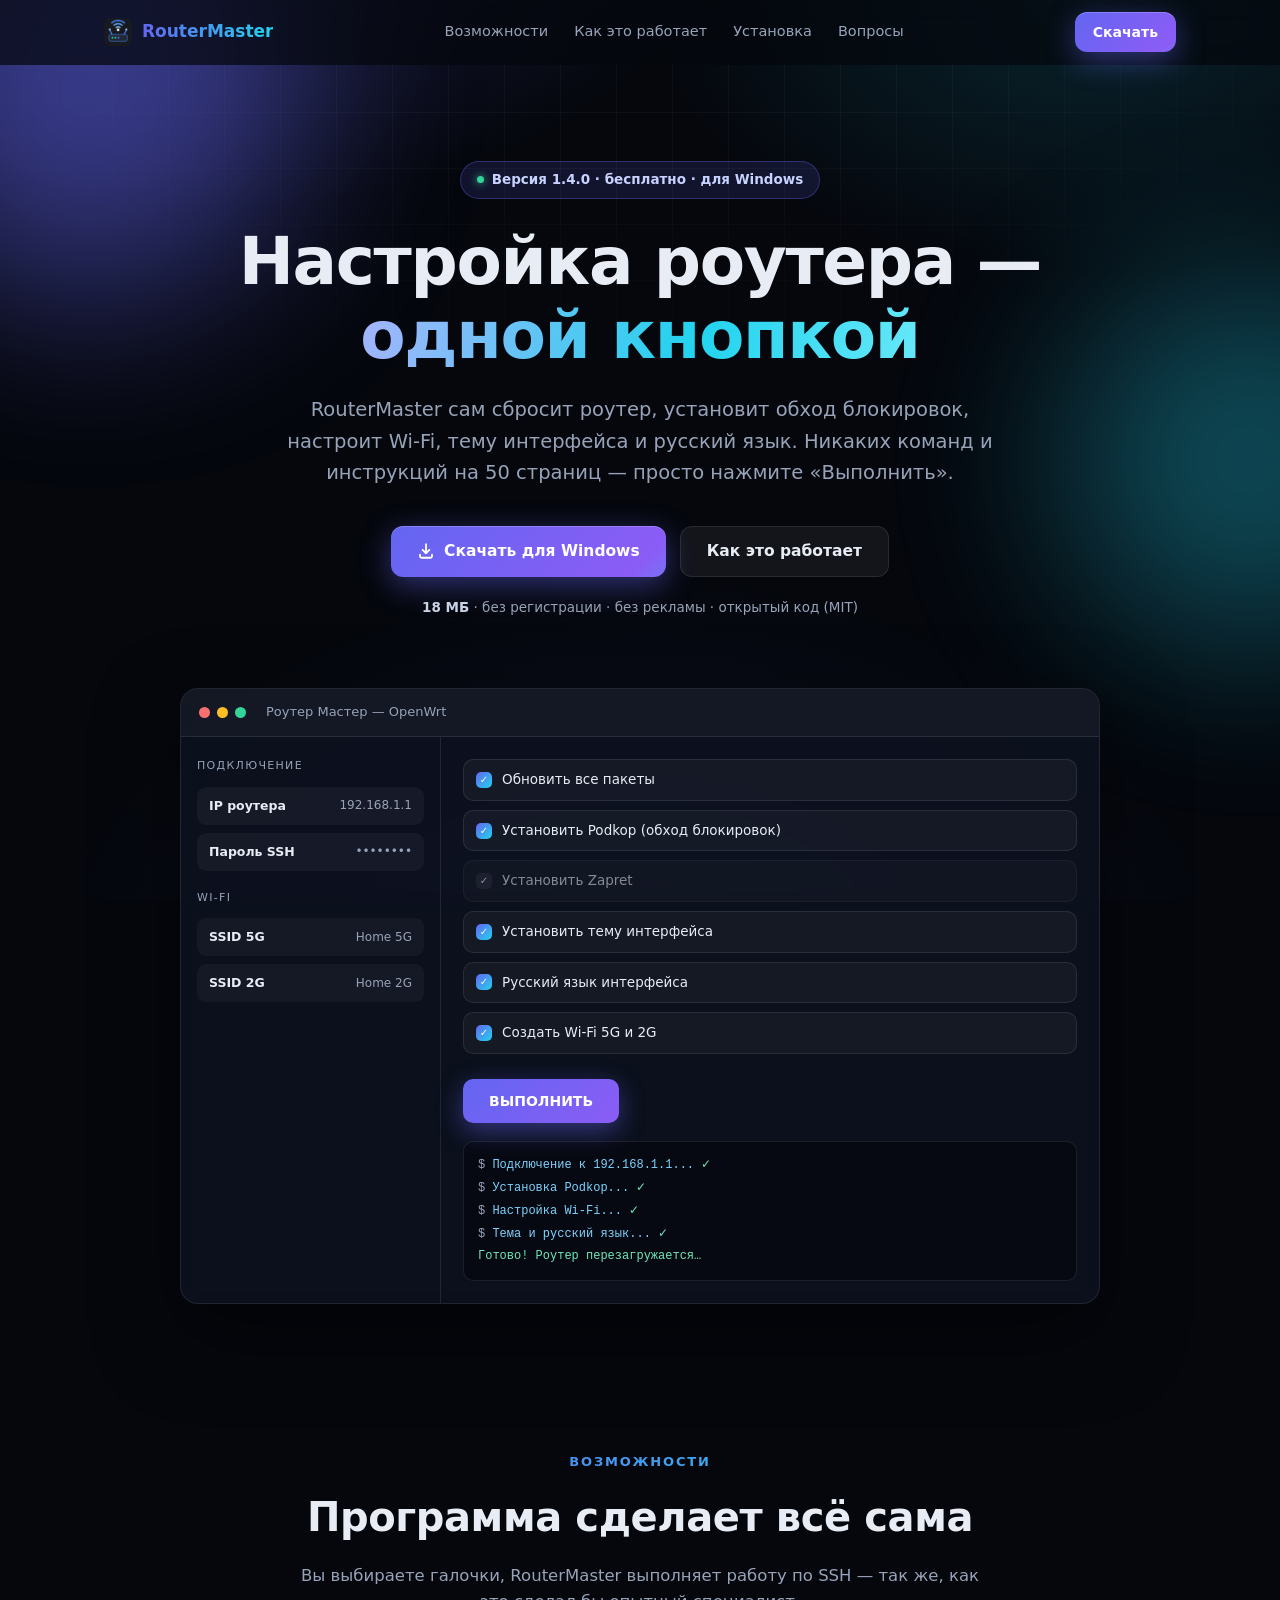
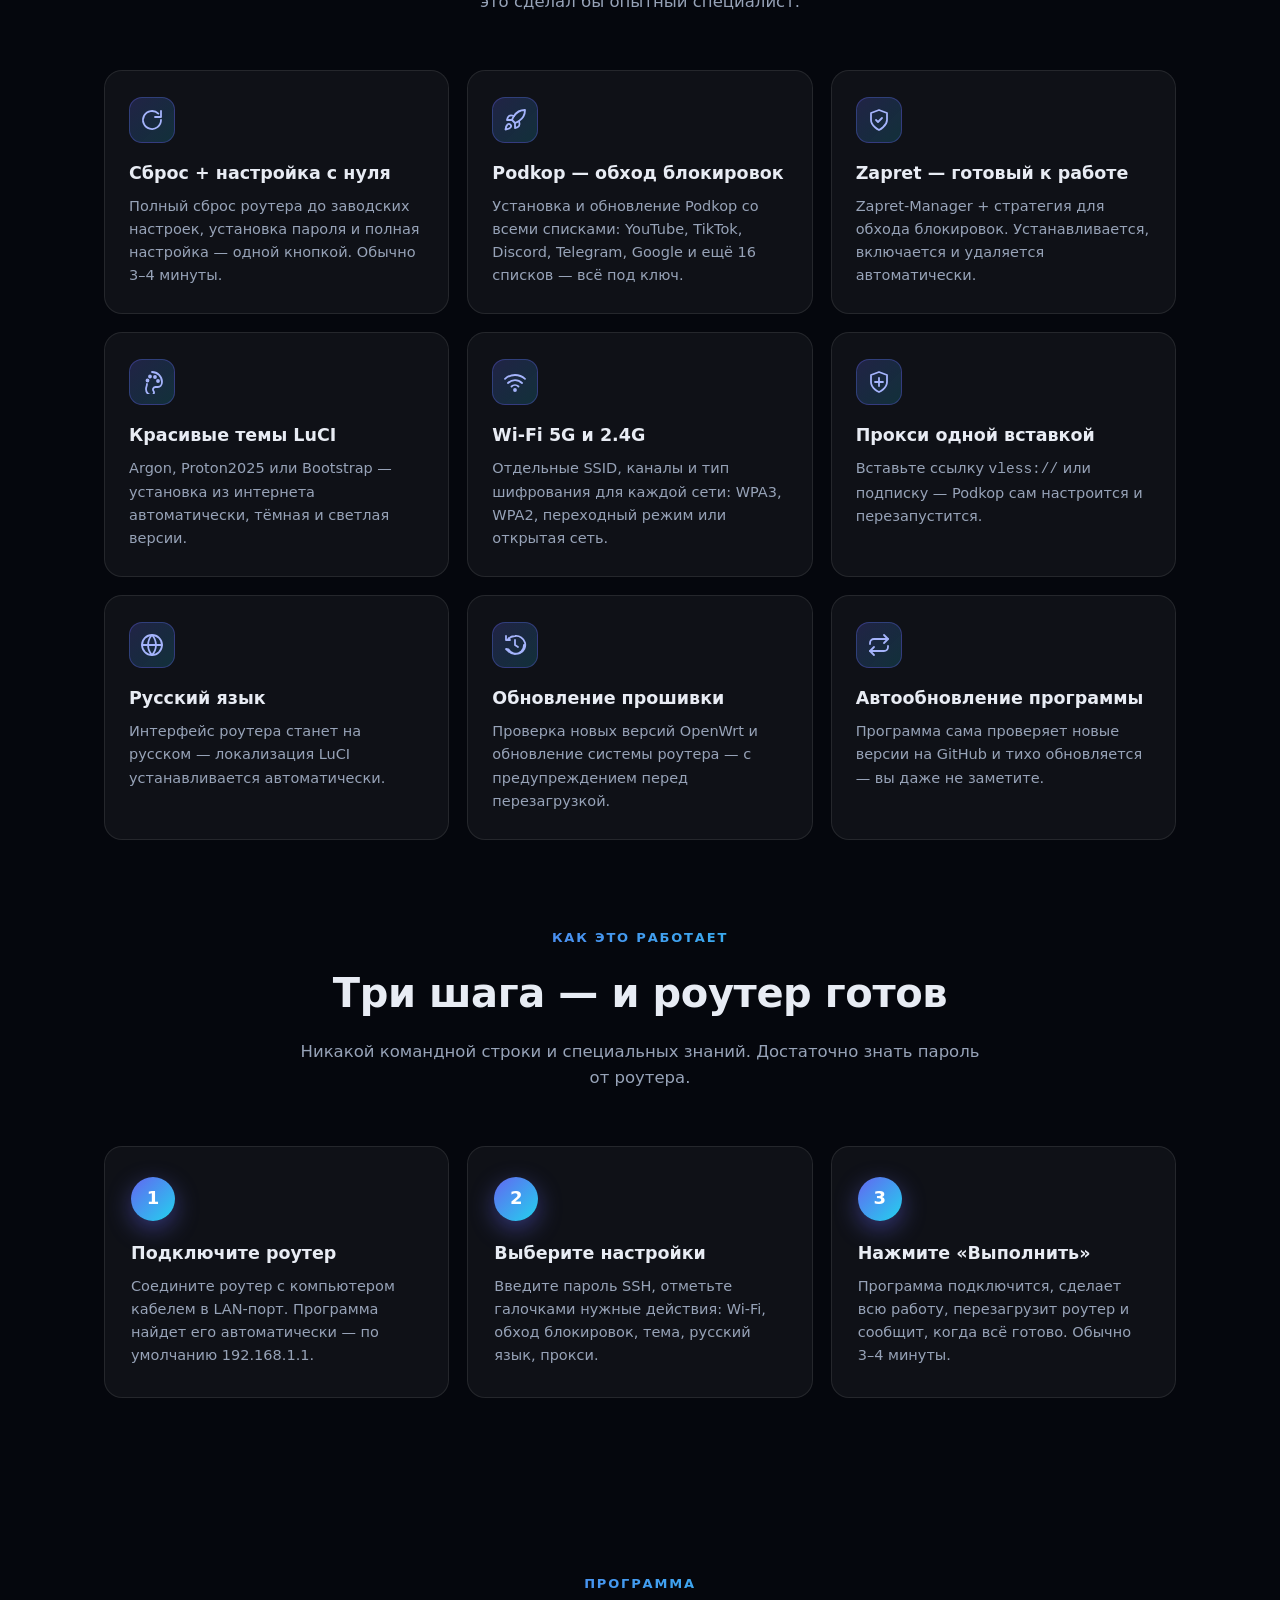
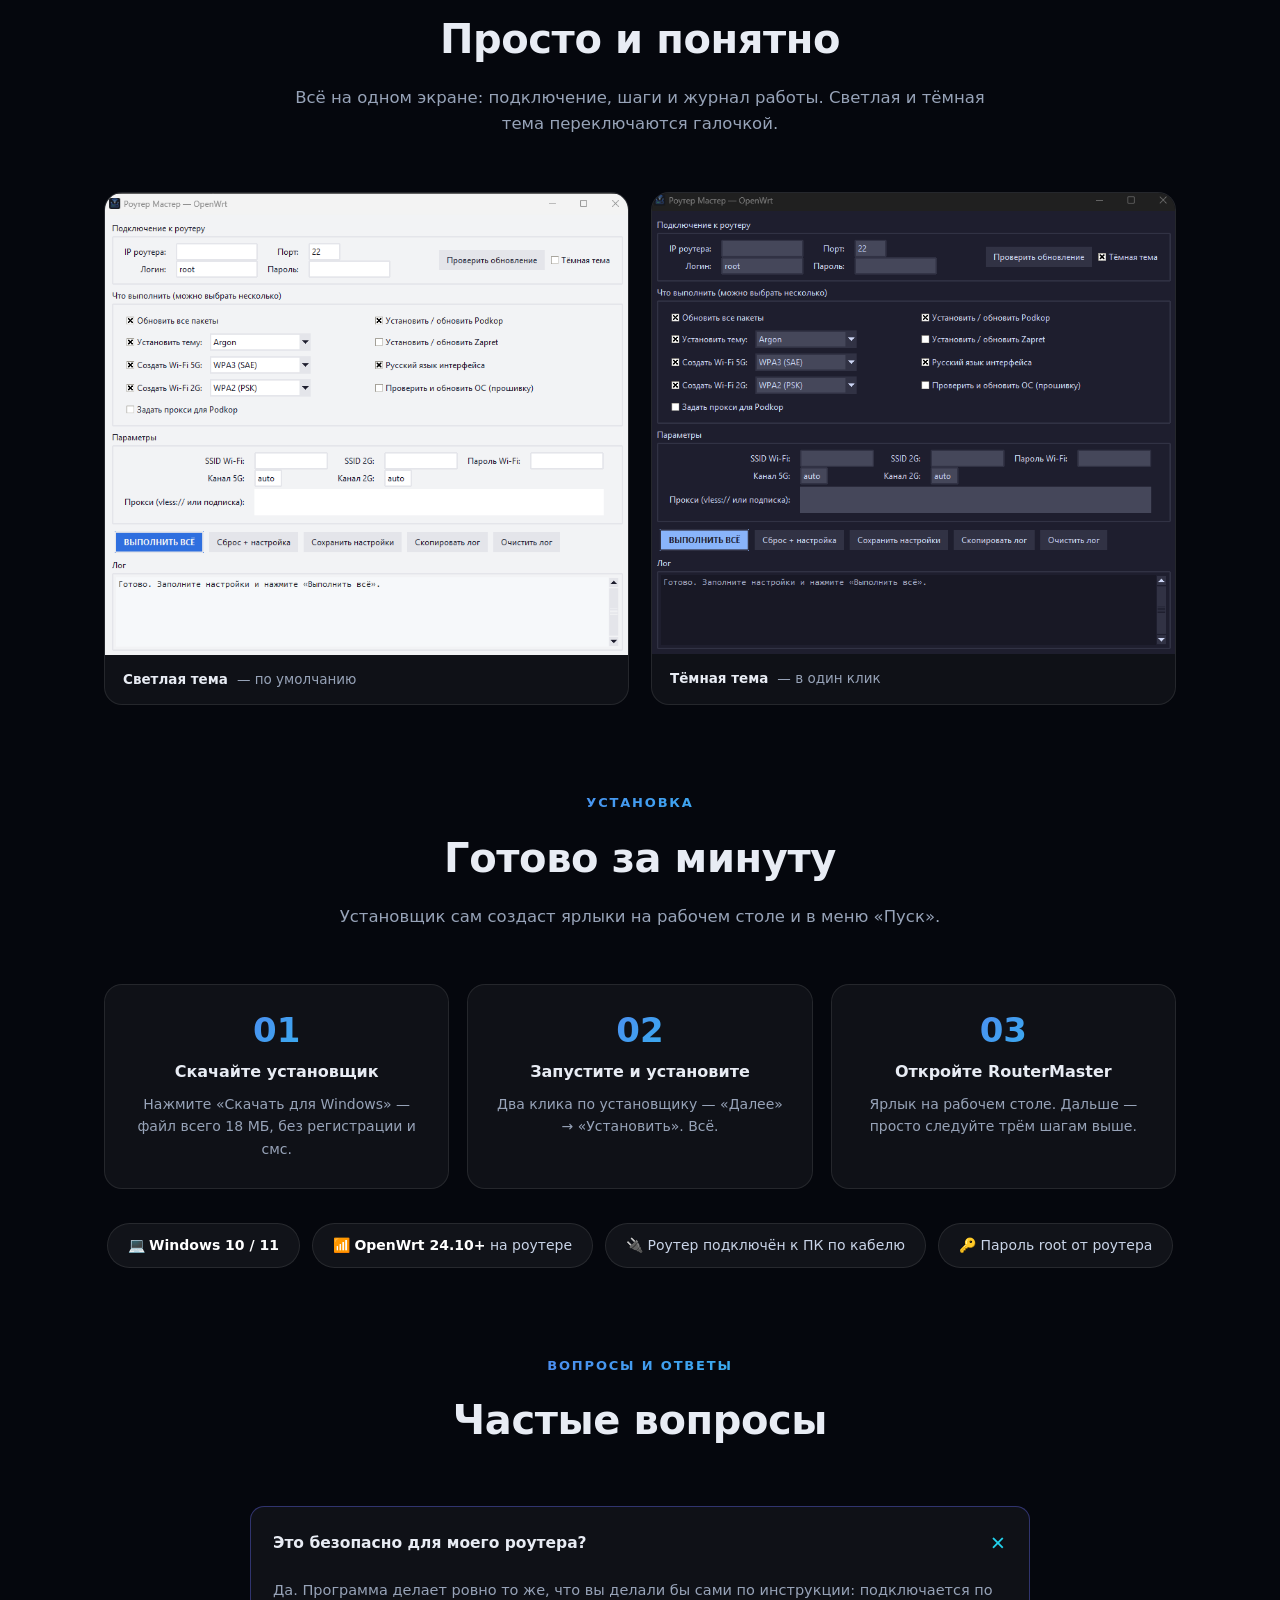
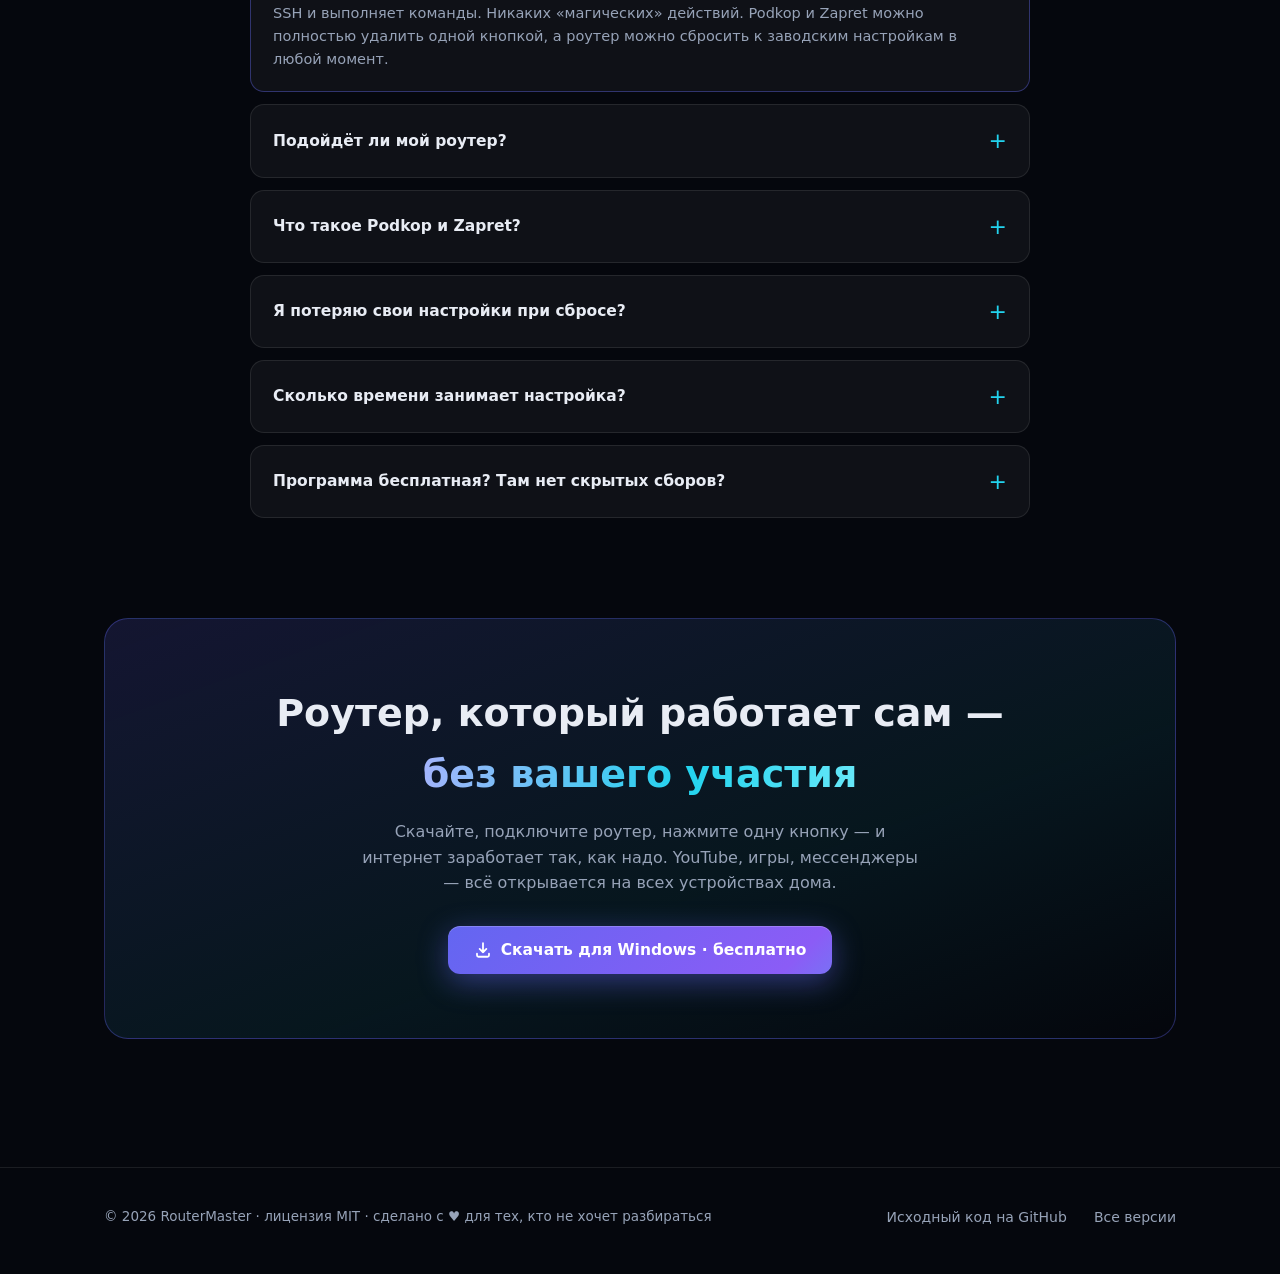
==== index.html @ abb3e429 "Сайт-лендинг для GitHub Pages (gh-pages)" ====
<!DOCTYPE html>
<html lang="ru">
<head>
<meta charset="UTF-8">
<meta name="viewport" content="width=device-width, initial-scale=1.0">
<title>RouterMaster — настройка роутера одной кнопкой</title>
<meta name="description" content="RouterMaster — бесплатная программа для Windows: сбросит роутер на OpenWrt, установит обход блокировок (Podkop, Zapret), настроит Wi-Fi, тему и русский язык. Всё за 3–4 минуты.">
<meta property="og:title" content="RouterMaster — настройка роутера одной кнопкой">
<meta property="og:description" content="Сброс, обход блокировок, Wi-Fi, тема и русский язык — всё за одну кнопку. Бесплатно для Windows.">
<meta property="og:type" content="website">
<meta property="og:url" content="https://r3g1st.github.io/RouterMaster/">
<meta property="og:image" content="https://r3g1st.github.io/RouterMaster/screenshots/light.png">
<link rel="icon" type="image/png" href="assets/icon.png">
<style>
  :root {
    --bg: #05070d;
    --bg2: #0a0f1c;
    --card: rgba(255,255,255,.045);
    --card-border: rgba(255,255,255,.09);
    --text: #e8ecf4;
    --muted: #97a3b8;
    --accent1: #6366f1;
    --accent2: #22d3ee;
    --glow: rgba(99,102,241,.45);
    --radius: 18px;
  }
  * { margin: 0; padding: 0; box-sizing: border-box; }
  html { scroll-behavior: smooth; }
  body {
    font-family: "Segoe UI", "Inter", system-ui, -apple-system, Roboto, Arial, sans-serif;
    background: var(--bg);
    color: var(--text);
    line-height: 1.6;
    overflow-x: hidden;
  }
  ::selection { background: rgba(99,102,241,.4); }

  /* ── фон ── */
  .bg-fx {
    position: fixed; inset: 0; z-index: -2;
    background:
      radial-gradient(900px 500px at 15% -10%, rgba(99,102,241,.22), transparent 60%),
      radial-gradient(800px 500px at 85% 0%, rgba(34,211,238,.14), transparent 55%),
      radial-gradient(1000px 700px at 50% 110%, rgba(99,102,241,.12), transparent 60%),
      var(--bg);
  }
  .bg-grid {
    position: fixed; inset: 0; z-index: -1; pointer-events: none;
    background-image: linear-gradient(rgba(255,255,255,.035) 1px, transparent 1px),
                      linear-gradient(90deg, rgba(255,255,255,.035) 1px, transparent 1px);
    background-size: 56px 56px;
    mask-image: radial-gradient(ellipse 80% 60% at 50% 0%, black 30%, transparent 75%);
    -webkit-mask-image: radial-gradient(ellipse 80% 60% at 50% 0%, black 30%, transparent 75%);
  }
  .blob {
    position: fixed; z-index: -1; border-radius: 50%; filter: blur(90px); opacity: .5;
    animation: drift 18s ease-in-out infinite alternate;
  }
  .blob-1 { width: 420px; height: 420px; background: var(--accent1); top: -120px; left: -120px; }
  .blob-2 { width: 380px; height: 380px; background: var(--accent2); top: 30%; right: -160px; animation-delay: -6s; opacity: .32; }
  @keyframes drift {
    from { transform: translate(0,0) scale(1); }
    to   { transform: translate(40px, 50px) scale(1.12); }
  }

  .wrap { max-width: 1120px; margin: 0 auto; padding: 0 24px; }

  /* ── шапка ── */
  header {
    position: sticky; top: 0; z-index: 50;
    backdrop-filter: blur(14px);
    background: rgba(5,7,13,.72);
    border-bottom: 1px solid transparent;
    transition: border-color .3s;
  }
  header.scrolled { border-color: var(--card-border); }
  .nav { display: flex; align-items: center; justify-content: space-between; height: 64px; }
  .brand { display: flex; align-items: center; gap: 10px; font-weight: 700; font-size: 17px; }
  .brand img { width: 28px; height: 28px; border-radius: 7px; }
  .brand span { background: linear-gradient(90deg, var(--accent1), var(--accent2));
    -webkit-background-clip: text; background-clip: text; color: transparent; }
  .nav-links { display: flex; gap: 26px; align-items: center; }
  .nav-links a { color: var(--muted); text-decoration: none; font-size: 14.5px; transition: color .2s; }
  .nav-links a:hover { color: var(--text); }
  .btn {
    display: inline-flex; align-items: center; justify-content: center; gap: 9px;
    padding: 12px 26px; border-radius: 12px; font-size: 15.5px; font-weight: 600;
    text-decoration: none; cursor: pointer; border: none; transition: transform .15s, box-shadow .2s, background .2s;
  }
  .btn-primary {
    color: #fff;
    background: linear-gradient(135deg, var(--accent1), #8b5cf6 55%, var(--accent2));
    background-size: 160% 160%;
    animation: grad 6s ease infinite;
    box-shadow: 0 8px 30px var(--glow), inset 0 1px 0 rgba(255,255,255,.2);
  }
  @keyframes grad { 0%,100% { background-position: 0% 50%; } 50% { background-position: 100% 50%; } }
  .btn-primary:hover { transform: translateY(-2px); box-shadow: 0 14px 40px var(--glow); }
  .btn-ghost {
    color: var(--text); background: rgba(255,255,255,.06);
    border: 1px solid var(--card-border);
  }
  .btn-ghost:hover { background: rgba(255,255,255,.1); transform: translateY(-2px); }
  .btn-sm { padding: 9px 18px; font-size: 14px; }

  /* ── hero ── */
  .hero { text-align: center; padding: 96px 0 60px; position: relative; }
  .badge {
    display: inline-flex; align-items: center; gap: 8px;
    padding: 7px 16px; border-radius: 999px; font-size: 13.5px; font-weight: 600;
    color: #c7d2fe; background: rgba(99,102,241,.14);
    border: 1px solid rgba(99,102,241,.35); margin-bottom: 26px;
  }
  .badge .dot { width: 7px; height: 7px; border-radius: 50%; background: #34d399;
    box-shadow: 0 0 8px #34d399; animation: pulse 2s infinite; }
  @keyframes pulse { 0%,100% { opacity: 1; } 50% { opacity: .45; } }
  .hero h1 {
    font-size: clamp(38px, 6.4vw, 66px); line-height: 1.12; font-weight: 800;
    letter-spacing: -.02em; max-width: 900px; margin: 0 auto 22px;
  }
  .grad-text {
    background: linear-gradient(100deg, #a5b4fc, var(--accent2) 60%, #67e8f9);
    -webkit-background-clip: text; background-clip: text; color: transparent;
  }
  .hero p.sub { font-size: clamp(16px, 2.2vw, 19.5px); color: var(--muted); max-width: 720px; margin: 0 auto 38px; }
  .hero-btns { display: flex; gap: 14px; justify-content: center; flex-wrap: wrap; }
  .hero-note { margin-top: 20px; font-size: 13.5px; color: var(--muted); }
  .hero-note b { color: #c9d4e8; font-weight: 600; }
  .hero-mock {
    margin: 70px auto 0; max-width: 920px; position: relative;
  }
  .window {
    border: 1px solid var(--card-border); border-radius: var(--radius);
    background: rgba(13,18,32,.85); backdrop-filter: blur(8px);
    box-shadow: 0 30px 80px rgba(0,0,0,.5);
    overflow: hidden; text-align: left;
  }
  .win-bar { display: flex; align-items: center; gap: 8px; padding: 13px 18px;
    border-bottom: 1px solid var(--card-border); background: rgba(255,255,255,.03); }
  .win-bar .dots { display: flex; gap: 7px; }
  .win-bar .dots i { width: 11px; height: 11px; border-radius: 50%; display: block; }
  .win-bar .dots i:nth-child(1) { background: #f87171; }
  .win-bar .dots i:nth-child(2) { background: #fbbf24; }
  .win-bar .dots i:nth-child(3) { background: #34d399; }
  .win-bar .title { margin-left: 12px; font-size: 13px; color: var(--muted); }
  .win-body { display: grid; grid-template-columns: 260px 1fr; min-height: 330px; }
  .win-side { padding: 20px 16px; border-right: 1px solid var(--card-border); font-size: 13px; }
  .win-side .s-title { font-size: 11px; text-transform: uppercase; letter-spacing: .12em; color: var(--muted); margin-bottom: 12px; }
  .win-side .row { display: flex; justify-content: space-between; align-items: center; padding: 9px 12px;
    border-radius: 9px; background: rgba(255,255,255,.04); margin-bottom: 8px; }
  .win-side .row b { font-weight: 600; font-size: 12.5px; }
  .win-side .row span { color: var(--muted); font-size: 12px; }
  .win-main { padding: 22px; }
  .w-check { display: flex; align-items: center; gap: 10px; padding: 9px 12px; border-radius: 10px;
    background: rgba(255,255,255,.04); border: 1px solid var(--card-border); margin-bottom: 9px; font-size: 13.5px; }
  .w-check i { width: 16px; height: 16px; border-radius: 5px; flex-shrink: 0;
    background: linear-gradient(135deg, var(--accent1), var(--accent2));
    display: inline-flex; align-items: center; justify-content: center; color: #fff; font-size: 10px; font-style: normal; }
  .w-check.off i { background: rgba(255,255,255,.1); }
  .w-check.off { opacity: .55; }
  .w-btn { margin-top: 16px; display: inline-flex; padding: 11px 26px; border-radius: 10px; font-weight: 700; font-size: 14px;
    color: #fff; background: linear-gradient(135deg, var(--accent1), #8b5cf6); box-shadow: 0 8px 26px var(--glow); }
  .w-log { margin-top: 18px; background: rgba(0,0,0,.35); border: 1px solid var(--card-border);
    border-radius: 10px; padding: 12px 14px; font-family: Consolas, monospace; font-size: 12px; color: #7dd3fc; line-height: 1.9; }
  .w-log .ok { color: #6ee7b7; }
  .w-log .dim { color: var(--muted); }

  /* ── секции ── */
  section { padding: 88px 0; }
  .sec-head { text-align: center; max-width: 700px; margin: 0 auto 54px; }
  .sec-tag { font-size: 13px; font-weight: 700; letter-spacing: .14em; text-transform: uppercase;
    background: linear-gradient(90deg, var(--accent1), var(--accent2));
    -webkit-background-clip: text; background-clip: text; color: transparent; margin-bottom: 12px; }
  .sec-head h2 { font-size: clamp(27px, 4vw, 40px); font-weight: 800; letter-spacing: -.01em; margin-bottom: 14px; }
  .sec-head p { color: var(--muted); font-size: 16.5px; }

  /* фичи */
  .grid { display: grid; grid-template-columns: repeat(auto-fit, minmax(300px, 1fr)); gap: 18px; }
  .card {
    background: var(--card); border: 1px solid var(--card-border); border-radius: var(--radius);
    padding: 26px 24px; transition: transform .2s, border-color .2s, background .2s;
    position: relative; overflow: hidden;
  }
  .card::before {
    content: ""; position: absolute; inset: 0 0 auto 0; height: 2px; opacity: 0; transition: opacity .25s;
    background: linear-gradient(90deg, var(--accent1), var(--accent2));
  }
  .card:hover { transform: translateY(-4px); border-color: rgba(99,102,241,.4); background: rgba(255,255,255,.06); }
  .card:hover::before { opacity: 1; }
  .card .ico {
    width: 46px; height: 46px; border-radius: 13px; display: flex; align-items: center; justify-content: center;
    background: linear-gradient(135deg, rgba(99,102,241,.22), rgba(34,211,238,.16));
    border: 1px solid rgba(99,102,241,.35); margin-bottom: 16px; color: #a5b4fc;
  }
  .card .ico svg { width: 24px; height: 24px; }
  .card h3 { font-size: 17.5px; margin-bottom: 8px; }
  .card p { color: var(--muted); font-size: 14.5px; }

  /* шаги */
  .steps { display: grid; grid-template-columns: repeat(auto-fit, minmax(280px, 1fr)); gap: 18px; counter-reset: step; }
  .step { background: var(--card); border: 1px solid var(--card-border); border-radius: var(--radius);
    padding: 30px 26px; position: relative; transition: transform .2s, border-color .2s; }
  .step:hover { transform: translateY(-4px); border-color: rgba(34,211,238,.35); }
  .step .num {
    width: 44px; height: 44px; border-radius: 50%; display: flex; align-items: center; justify-content: center;
    font-weight: 800; font-size: 18px; color: #fff; margin-bottom: 18px;
    background: linear-gradient(135deg, var(--accent1), var(--accent2)); box-shadow: 0 8px 24px var(--glow);
  }
  .step h3 { font-size: 17.5px; margin-bottom: 8px; }
  .step p { color: var(--muted); font-size: 14.5px; }

  /* скриншоты */
  .shots { display: grid; grid-template-columns: 1fr 1fr; gap: 22px; }
  .shot { border: 1px solid var(--card-border); border-radius: var(--radius); overflow: hidden;
    background: var(--card); transition: transform .25s, border-color .25s; }
  .shot:hover { transform: translateY(-4px); border-color: rgba(99,102,241,.4); }
  .shot img { width: 100%; display: block; }
  .shot .cap { padding: 14px 18px; font-size: 13.5px; color: var(--muted); display: flex; align-items: center; gap: 9px; }
  .shot .cap b { color: var(--text); font-weight: 600; }

  /* установка */
  .install { display: grid; grid-template-columns: repeat(auto-fit, minmax(260px, 1fr)); gap: 18px; }
  .inst-card { background: var(--card); border: 1px solid var(--card-border); border-radius: var(--radius); padding: 28px 24px; text-align: center; }
  .inst-card .n { font-size: 34px; font-weight: 800;
    background: linear-gradient(135deg, var(--accent1), var(--accent2));
    -webkit-background-clip: text; background-clip: text; color: transparent; line-height: 1; }
  .inst-card h3 { font-size: 16px; margin: 12px 0 8px; }
  .inst-card p { color: var(--muted); font-size: 14px; }

  .req { display: flex; flex-wrap: wrap; gap: 12px; justify-content: center; margin-top: 34px; }
  .req .pill { padding: 10px 20px; border-radius: 999px; background: rgba(255,255,255,.05);
    border: 1px solid var(--card-border); font-size: 14px; color: #c9d4e8; }
  .req .pill b { color: #fff; }

  /* FAQ */
  .faq { max-width: 780px; margin: 0 auto; }
  details { background: var(--card); border: 1px solid var(--card-border); border-radius: 14px;
    margin-bottom: 12px; overflow: hidden; transition: border-color .2s; }
  details[open] { border-color: rgba(99,102,241,.4); }
  summary { padding: 18px 22px; font-size: 15.5px; font-weight: 600; cursor: pointer; list-style: none;
    display: flex; justify-content: space-between; align-items: center; gap: 14px; user-select: none; }
  summary::-webkit-details-marker { display: none; }
  summary::after { content: "+"; font-size: 22px; font-weight: 400; color: var(--accent2); transition: transform .2s; }
  details[open] summary::after { transform: rotate(45deg); }
  details .a { padding: 0 22px 20px; color: var(--muted); font-size: 14.5px; }

  /* финальный CTA */
  .cta { text-align: center; border: 1px solid rgba(99,102,241,.35); border-radius: 24px;
    background: linear-gradient(160deg, rgba(99,102,241,.16), rgba(34,211,238,.08) 60%, transparent);
    padding: 64px 28px; }
  .cta h2 { font-size: clamp(26px, 4vw, 38px); font-weight: 800; margin-bottom: 14px; }
  .cta p { color: var(--muted); max-width: 560px; margin: 0 auto 30px; }

  footer { border-top: 1px solid var(--card-border); padding: 36px 0 44px; margin-top: 40px; }
  .foot { display: flex; justify-content: space-between; align-items: center; gap: 18px; flex-wrap: wrap; }
  .foot .links a { color: var(--muted); text-decoration: none; font-size: 14px; margin-left: 22px; }
  .foot .links a:hover { color: var(--text); }
  .foot .copy { color: var(--muted); font-size: 13.5px; }

  /* анимация появления */
  .reveal { opacity: 0; transform: translateY(26px); transition: opacity .7s ease, transform .7s ease; }
  .reveal.visible { opacity: 1; transform: none; }

  @media (max-width: 860px) {
    .nav-links { display: none; }
    .win-body { grid-template-columns: 1fr; }
    .win-side { display: none; }
    .shots { grid-template-columns: 1fr; }
    .hero { padding: 64px 0 40px; }
    section { padding: 64px 0; }
  }
</style>
</head>
<body>
<div class="bg-fx"></div>
<div class="bg-grid"></div>
<div class="blob blob-1"></div>
<div class="blob blob-2"></div>

<header id="header">
  <div class="wrap nav">
    <div class="brand"><img src="assets/icon.png" alt="RouterMaster"><span>RouterMaster</span></div>
    <nav class="nav-links">
      <a href="#features">Возможности</a>
      <a href="#how">Как это работает</a>
      <a href="#install">Установка</a>
      <a href="#faq">Вопросы</a>
    </nav>
    <a class="btn btn-primary btn-sm" href="https://github.com/R3G1ST/RouterMaster/releases/download/v1.4.0/RouterMaster-Setup.exe">Скачать</a>
  </div>
</header>

<section class="hero">
  <div class="wrap">
    <div class="badge"><span class="dot"></span> Версия 1.4.0 · бесплатно · для Windows</div>
    <h1>Настройка роутера — <span class="grad-text">одной кнопкой</span></h1>
    <p class="sub">RouterMaster сам сбросит роутер, установит обход блокировок, настроит Wi-Fi, тему интерфейса и русский язык. Никаких команд и инструкций на 50 страниц — просто нажмите «Выполнить».</p>
    <div class="hero-btns">
      <a class="btn btn-primary" href="https://github.com/R3G1ST/RouterMaster/releases/download/v1.4.0/RouterMaster-Setup.exe">
        <svg width="18" height="18" viewBox="0 0 24 24" fill="none" stroke="currentColor" stroke-width="2.4" stroke-linecap="round" stroke-linejoin="round"><path d="M12 3v12m0 0l-4.5-4.5M12 15l4.5-4.5"/><path d="M4 17v2a2 2 0 002 2h12a2 2 0 002-2v-2"/></svg>
        Скачать для Windows
      </a>
      <a class="btn btn-ghost" href="#how">Как это работает</a>
    </div>
    <div class="hero-note"><b>18 МБ</b> · без регистрации · без рекламы · открытый код (MIT)</div>

    <div class="hero-mock reveal">
      <div class="window">
        <div class="win-bar">
          <div class="dots"><i></i><i></i><i></i></div>
          <span class="title">Роутер Мастер — OpenWrt</span>
        </div>
        <div class="win-body">
          <div class="win-side">
            <div class="s-title">Подключение</div>
            <div class="row"><b>IP роутера</b><span>192.168.1.1</span></div>
            <div class="row"><b>Пароль SSH</b><span>••••••••</span></div>
            <div class="s-title" style="margin-top:18px">Wi-Fi</div>
            <div class="row"><b>SSID 5G</b><span>Home 5G</span></div>
            <div class="row"><b>SSID 2G</b><span>Home 2G</span></div>
          </div>
          <div class="win-main">
            <div class="w-check"><i>✓</i> Обновить все пакеты</div>
            <div class="w-check"><i>✓</i> Установить Podkop (обход блокировок)</div>
            <div class="w-check off"><i>✓</i> Установить Zapret</div>
            <div class="w-check"><i>✓</i> Установить тему интерфейса</div>
            <div class="w-check"><i>✓</i> Русский язык интерфейса</div>
            <div class="w-check"><i>✓</i> Создать Wi-Fi 5G и 2G</div>
            <div class="w-btn">ВЫПОЛНИТЬ</div>
            <div class="w-log">
              <span class="dim">$</span> Подключение к 192.168.1.1... <span class="ok">✓</span><br>
              <span class="dim">$</span> Установка Podkop... <span class="ok">✓</span><br>
              <span class="dim">$</span> Настройка Wi-Fi... <span class="ok">✓</span><br>
              <span class="dim">$</span> Тема и русский язык... <span class="ok">✓</span><br>
              <span class="ok">Готово! Роутер перезагружается…</span>
            </div>
          </div>
        </div>
      </div>
    </div>
  </div>
</section>

<section id="features">
  <div class="wrap">
    <div class="sec-head reveal">
      <div class="sec-tag">Возможности</div>
      <h2>Программа сделает всё сама</h2>
      <p>Вы выбираете галочки, RouterMaster выполняет работу по SSH — так же, как это сделал бы опытный специалист.</p>
    </div>
    <div class="grid">
      <div class="card reveal">
        <div class="ico"><svg viewBox="0 0 24 24" fill="none" stroke="currentColor" stroke-width="1.8" stroke-linecap="round" stroke-linejoin="round"><path d="M21 12a9 9 0 11-2.64-6.36"/><path d="M21 3v6h-6"/></svg></div>
        <h3>Сброс + настройка с нуля</h3>
        <p>Полный сброс роутера до заводских настроек, установка пароля и полная настройка — одной кнопкой. Обычно 3–4 минуты.</p>
      </div>
      <div class="card reveal">
        <div class="ico"><svg viewBox="0 0 24 24" fill="none" stroke="currentColor" stroke-width="1.8" stroke-linecap="round" stroke-linejoin="round"><path d="M4.5 16.5c-1.5 1.26-2 5-2 5s3.74-.5 5-2c.71-.84.7-2.13-.09-2.91a2.18 2.18 0 00-2.91-.09z"/><path d="M12 15l-3-3a22 22 0 012-3.95A12.88 12.88 0 0122 2c0 2.72-.78 7.5-6 11a22.35 22.35 0 01-4 2z"/><path d="M9 12H4s.55-3.03 2-4c1.62-1.08 5 0 5 0"/><path d="M12 15v5s3.03-.55 4-2c1.08-1.62 0-5 0-5"/></svg></div>
        <h3>Podkop — обход блокировок</h3>
        <p>Установка и обновление Podkop со всеми списками: YouTube, TikTok, Discord, Telegram, Google и ещё 16 списков — всё под ключ.</p>
      </div>
      <div class="card reveal">
        <div class="ico"><svg viewBox="0 0 24 24" fill="none" stroke="currentColor" stroke-width="1.8" stroke-linecap="round" stroke-linejoin="round"><path d="M12 22s8-4 8-10V5l-8-3-8 3v7c0 6 8 10 8 10z"/><path d="M9 12l2 2 4-4"/></svg></div>
        <h3>Zapret — готовый к работе</h3>
        <p>Zapret-Manager + стратегия для обхода блокировок. Устанавливается, включается и удаляется автоматически.</p>
      </div>
      <div class="card reveal">
        <div class="ico"><svg viewBox="0 0 24 24" fill="none" stroke="currentColor" stroke-width="1.8" stroke-linecap="round" stroke-linejoin="round"><path d="M12 2a10 10 0 0110 10c0 3-2 5-4 5h-2.5a2.5 2.5 0 00-2 4 2.5 2.5 0 01-2 4c-3.5 0-5.5-3-5.5-6 0-2 1-3 1-5"/><circle cx="7.5" cy="10.5" r="1"/><circle cx="10" cy="6.5" r="1"/><circle cx="15" cy="7" r="1"/><circle cx="18" cy="11" r="1"/></svg></div>
        <h3>Красивые темы LuCI</h3>
        <p>Argon, Proton2025 или Bootstrap — установка из интернета автоматически, тёмная и светлая версии.</p>
      </div>
      <div class="card reveal">
        <div class="ico"><svg viewBox="0 0 24 24" fill="none" stroke="currentColor" stroke-width="1.8" stroke-linecap="round" stroke-linejoin="round"><path d="M5 13a10 10 0 0114 0"/><path d="M8.5 16.5a5 5 0 017 0"/><path d="M2 8.82a15 15 0 0120 0"/><circle cx="12" cy="20" r="1"/></svg></div>
        <h3>Wi-Fi 5G и 2.4G</h3>
        <p>Отдельные SSID, каналы и тип шифрования для каждой сети: WPA3, WPA2, переходный режим или открытая сеть.</p>
      </div>
      <div class="card reveal">
        <div class="ico"><svg viewBox="0 0 24 24" fill="none" stroke="currentColor" stroke-width="1.8" stroke-linecap="round" stroke-linejoin="round"><path d="M12 22s8-3.5 8-10V5l-8-3-8 3v7c0 6.5 8 10 8 10z"/><path d="M12 8v8"/><path d="M8 12h8"/></svg></div>
        <h3>Прокси одной вставкой</h3>
        <p>Вставьте ссылку <code>vless://</code> или подписку — Podkop сам настроится и перезапустится.</p>
      </div>
      <div class="card reveal">
        <div class="ico"><svg viewBox="0 0 24 24" fill="none" stroke="currentColor" stroke-width="1.8" stroke-linecap="round" stroke-linejoin="round"><circle cx="12" cy="12" r="10"/><path d="M2 12h20"/><path d="M12 2a15.3 15.3 0 014 10 15.3 15.3 0 01-4 10 15.3 15.3 0 01-4-10 15.3 15.3 0 014-10z"/></svg></div>
        <h3>Русский язык</h3>
        <p>Интерфейс роутера станет на русском — локализация LuCI устанавливается автоматически.</p>
      </div>
      <div class="card reveal">
        <div class="ico"><svg viewBox="0 0 24 24" fill="none" stroke="currentColor" stroke-width="1.8" stroke-linecap="round" stroke-linejoin="round"><path d="M21 12a9 9 0 01-9 9c-2.6 0-5-1.1-6.7-2.9L3 16l2.5.5A9 9 0 1012 3a9 9 0 00-6.7 2.9"/><path d="M3 3v4h4"/><path d="M12 7v5l3 2"/></svg></div>
        <h3>Обновление прошивки</h3>
        <p>Проверка новых версий OpenWrt и обновление системы роутера — с предупреждением перед перезагрузкой.</p>
      </div>
      <div class="card reveal">
        <div class="ico"><svg viewBox="0 0 24 24" fill="none" stroke="currentColor" stroke-width="1.8" stroke-linecap="round" stroke-linejoin="round"><path d="M17 2l4 4-4 4"/><path d="M3 11v-1a4 4 0 014-4h14"/><path d="M7 22l-4-4 4-4"/><path d="M21 13v1a4 4 0 01-4 4H3"/></svg></div>
        <h3>Автообновление программы</h3>
        <p>Программа сама проверяет новые версии на GitHub и тихо обновляется — вы даже не заметите.</p>
      </div>
    </div>
  </div>
</section>

<section id="how" style="padding-top:0">
  <div class="wrap">
    <div class="sec-head reveal">
      <div class="sec-tag">Как это работает</div>
      <h2>Три шага — и роутер готов</h2>
      <p>Никакой командной строки и специальных знаний. Достаточно знать пароль от роутера.</p>
    </div>
    <div class="steps">
      <div class="step reveal">
        <div class="num">1</div>
        <h3>Подключите роутер</h3>
        <p>Соедините роутер с компьютером кабелем в LAN-порт. Программа найдет его автоматически — по умолчанию 192.168.1.1.</p>
      </div>
      <div class="step reveal">
        <div class="num">2</div>
        <h3>Выберите настройки</h3>
        <p>Введите пароль SSH, отметьте галочками нужные действия: Wi-Fi, обход блокировок, тема, русский язык, прокси.</p>
      </div>
      <div class="step reveal">
        <div class="num">3</div>
        <h3>Нажмите «Выполнить»</h3>
        <p>Программа подключится, сделает всю работу, перезагрузит роутер и сообщит, когда всё готово. Обычно 3–4 минуты.</p>
      </div>
    </div>
  </div>
</section>

<section id="screens">
  <div class="wrap">
    <div class="sec-head reveal">
      <div class="sec-tag">Программа</div>
      <h2>Просто и понятно</h2>
      <p>Всё на одном экране: подключение, шаги и журнал работы. Светлая и тёмная тема переключаются галочкой.</p>
    </div>
    <div class="shots">
      <div class="shot reveal">
        <img src="screenshots/light.png" alt="RouterMaster — светлая тема">
        <div class="cap"><b>Светлая тема</b> — по умолчанию</div>
      </div>
      <div class="shot reveal">
        <img src="screenshots/dark.png" alt="RouterMaster — тёмная тема">
        <div class="cap"><b>Тёмная тема</b> — в один клик</div>
      </div>
    </div>
  </div>
</section>

<section id="install" style="padding-top:0">
  <div class="wrap">
    <div class="sec-head reveal">
      <div class="sec-tag">Установка</div>
      <h2>Готово за минуту</h2>
      <p>Установщик сам создаст ярлыки на рабочем столе и в меню «Пуск».</p>
    </div>
    <div class="install">
      <div class="inst-card reveal">
        <div class="n">01</div>
        <h3>Скачайте установщик</h3>
        <p>Нажмите «Скачать для Windows» — файл всего 18 МБ, без регистрации и смс.</p>
      </div>
      <div class="inst-card reveal">
        <div class="n">02</div>
        <h3>Запустите и установите</h3>
        <p>Два клика по установщику — «Далее» → «Установить». Всё.</p>
      </div>
      <div class="inst-card reveal">
        <div class="n">03</div>
        <h3>Откройте RouterMaster</h3>
        <p>Ярлык на рабочем столе. Дальше — просто следуйте трём шагам выше.</p>
      </div>
    </div>
    <div class="req reveal">
      <span class="pill">💻 <b>Windows 10 / 11</b></span>
      <span class="pill">📶 <b>OpenWrt 24.10+</b> на роутере</span>
      <span class="pill">🔌 Роутер подключён к ПК по кабелю</span>
      <span class="pill">🔑 Пароль root от роутера</span>
    </div>
  </div>
</section>

<section id="faq" style="padding-top:0">
  <div class="wrap">
    <div class="sec-head reveal">
      <div class="sec-tag">Вопросы и ответы</div>
      <h2>Частые вопросы</h2>
    </div>
    <div class="faq">
      <details class="reveal" open>
        <summary>Это безопасно для моего роутера?</summary>
        <div class="a">Да. Программа делает ровно то же, что вы делали бы сами по инструкции: подключается по SSH и выполняет команды. Никаких «магических» действий. Podkop и Zapret можно полностью удалить одной кнопкой, а роутер можно сбросить к заводским настройкам в любой момент.</div>
      </details>
      <details class="reveal">
        <summary>Подойдёт ли мой роутер?</summary>
        <div class="a">Подойдёт любой роутер с прошивкой OpenWrt версии 24.10 или новее, где есть SSH-доступ под пользователем root. Обычно это бюджетные и китайские модели (MediaTek и аналоги). Если на роутере стоит заводская прошивка производителя (например, Keenetic, TP-Link, ASUS) — она не подойдёт, но часто на такие роутеры можно установить OpenWrt.</div>
      </details>
      <details class="reveal">
        <summary>Что такое Podkop и Zapret?</summary>
        <div class="a">Это инструменты для обхода блокировок сайтов и сервисов (YouTube, Discord, TikTok и других). Podkop работает на уровне маршрутизатора — весь домашний интернет (телефоны, ТВ, приставки) получает доступ автоматически, без настройки каждого устройства. Zapret — дополнительный инструмент, который решает более сложные случаи.</div>
      </details>
      <details class="reveal">
        <summary>Я потеряю свои настройки при сбросе?</summary>
        <div class="a">Кнопка «Сброс + настройка» действительно возвращает роутер к заводским настройкам — старые пароли, Wi-Fi и пакеты удалятся. Но это безопасно: после сброса программа автоматически установит новый пароль (тот, что вы ввели) и заново настроит всё, что вы отметили: Wi-Fi, Podkop, тему, язык. Это самый надёжный способ получить «чистый и правильно настроенный» роутер.</div>
      </details>
      <details class="reveal">
        <summary>Сколько времени занимает настройка?</summary>
        <div class="a">Обычный запуск — 2–5 минут. Полный «Сброс + настройка» — 3–4 минуты, редко дольше. Программа показывает живой журнал работы и таймер, а в конце сообщит, что всё готово.</div>
      </details>
      <details class="reveal">
        <summary>Программа бесплатная? Там нет скрытых сборов?</summary>
        <div class="a">Полностью бесплатная, без рекламы, без регистрации и без «донат-окон». Исходный код открыт (лицензия MIT) — любой может проверить, что внутри.</div>
      </details>
    </div>
  </div>
</section>

<section style="padding-top:0">
  <div class="wrap">
    <div class="cta reveal">
      <h2>Роутер, который работает сам —<br><span class="grad-text">без вашего участия</span></h2>
      <p>Скачайте, подключите роутер, нажмите одну кнопку — и интернет заработает так, как надо. YouTube, игры, мессенджеры — всё открывается на всех устройствах дома.</p>
      <a class="btn btn-primary" href="https://github.com/R3G1ST/RouterMaster/releases/download/v1.4.0/RouterMaster-Setup.exe">
        <svg width="18" height="18" viewBox="0 0 24 24" fill="none" stroke="currentColor" stroke-width="2.4" stroke-linecap="round" stroke-linejoin="round"><path d="M12 3v12m0 0l-4.5-4.5M12 15l4.5-4.5"/><path d="M4 17v2a2 2 0 002 2h12a2 2 0 002-2v-2"/></svg>
        Скачать для Windows · бесплатно
      </a>
    </div>
  </div>
</section>

<footer>
  <div class="wrap foot">
    <div class="copy">© 2026 RouterMaster · лицензия MIT · сделано с ♥ для тех, кто не хочет разбираться</div>
    <div class="links">
      <a href="https://github.com/R3G1ST/RouterMaster">Исходный код на GitHub</a>
      <a href="https://github.com/R3G1ST/RouterMaster/releases">Все версии</a>
    </div>
  </div>
</footer>

<script>
  const header = document.getElementById('header');
  addEventListener('scroll', () => header.classList.toggle('scrolled', scrollY > 10), { passive: true });

  const io = new IntersectionObserver((entries) => {
    entries.forEach((e) => { if (e.isIntersecting) { e.target.classList.add('visible'); io.unobserve(e.target); } });
  }, { threshold: 0.12 });
  document.querySelectorAll('.reveal').forEach((el) => io.observe(el));
</script>
</body>
</html>
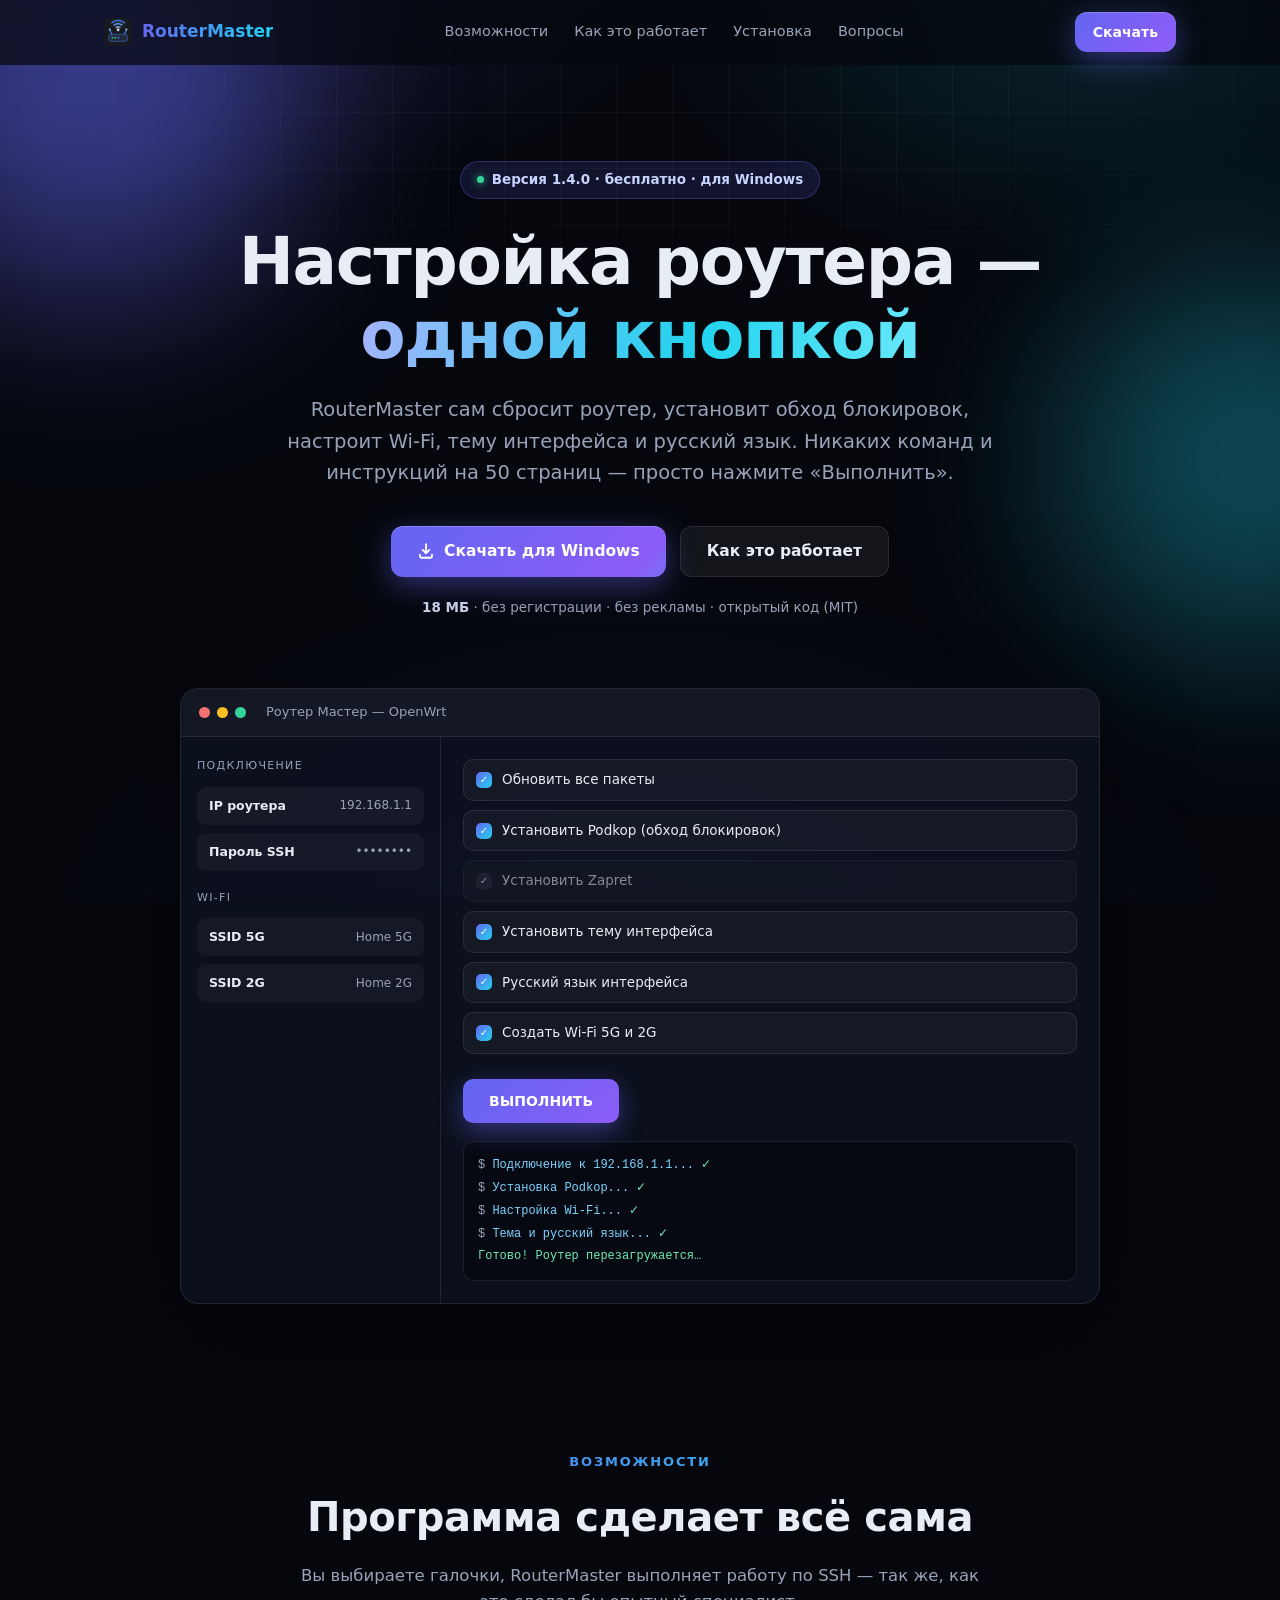
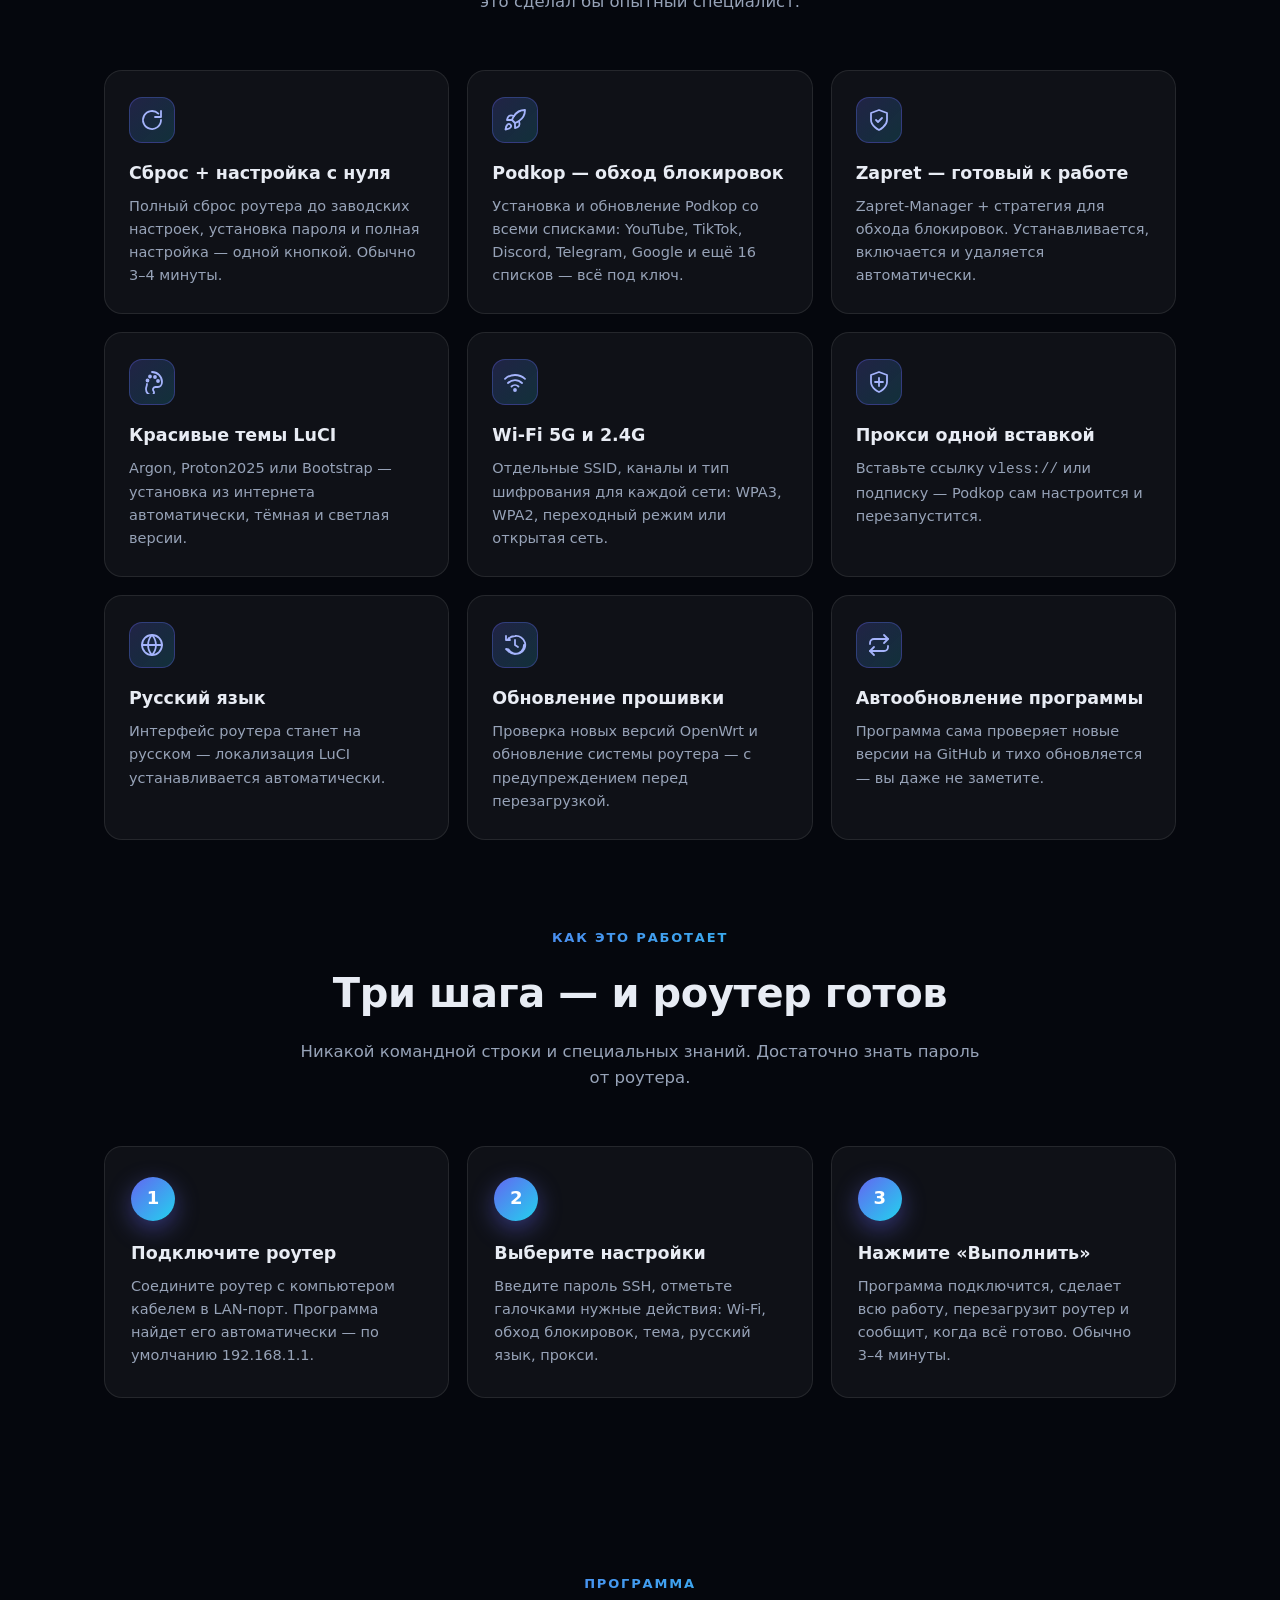
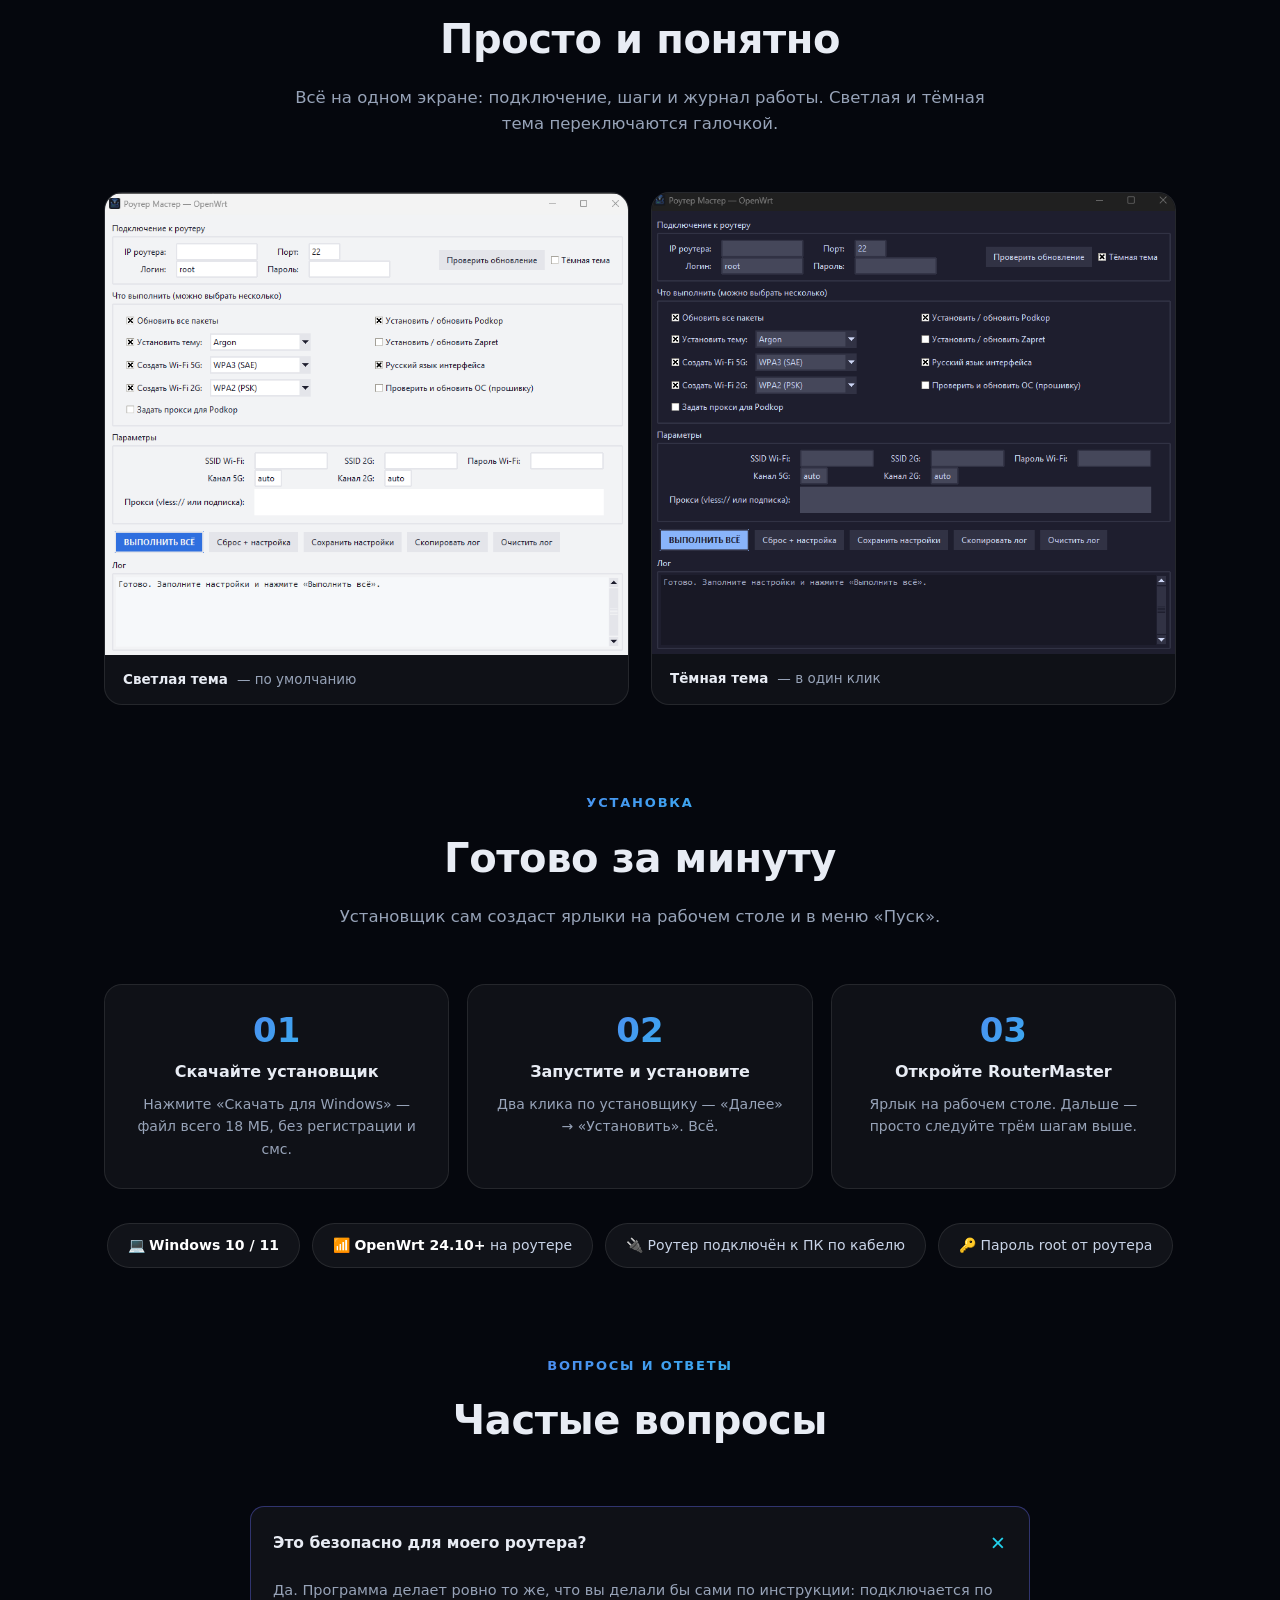
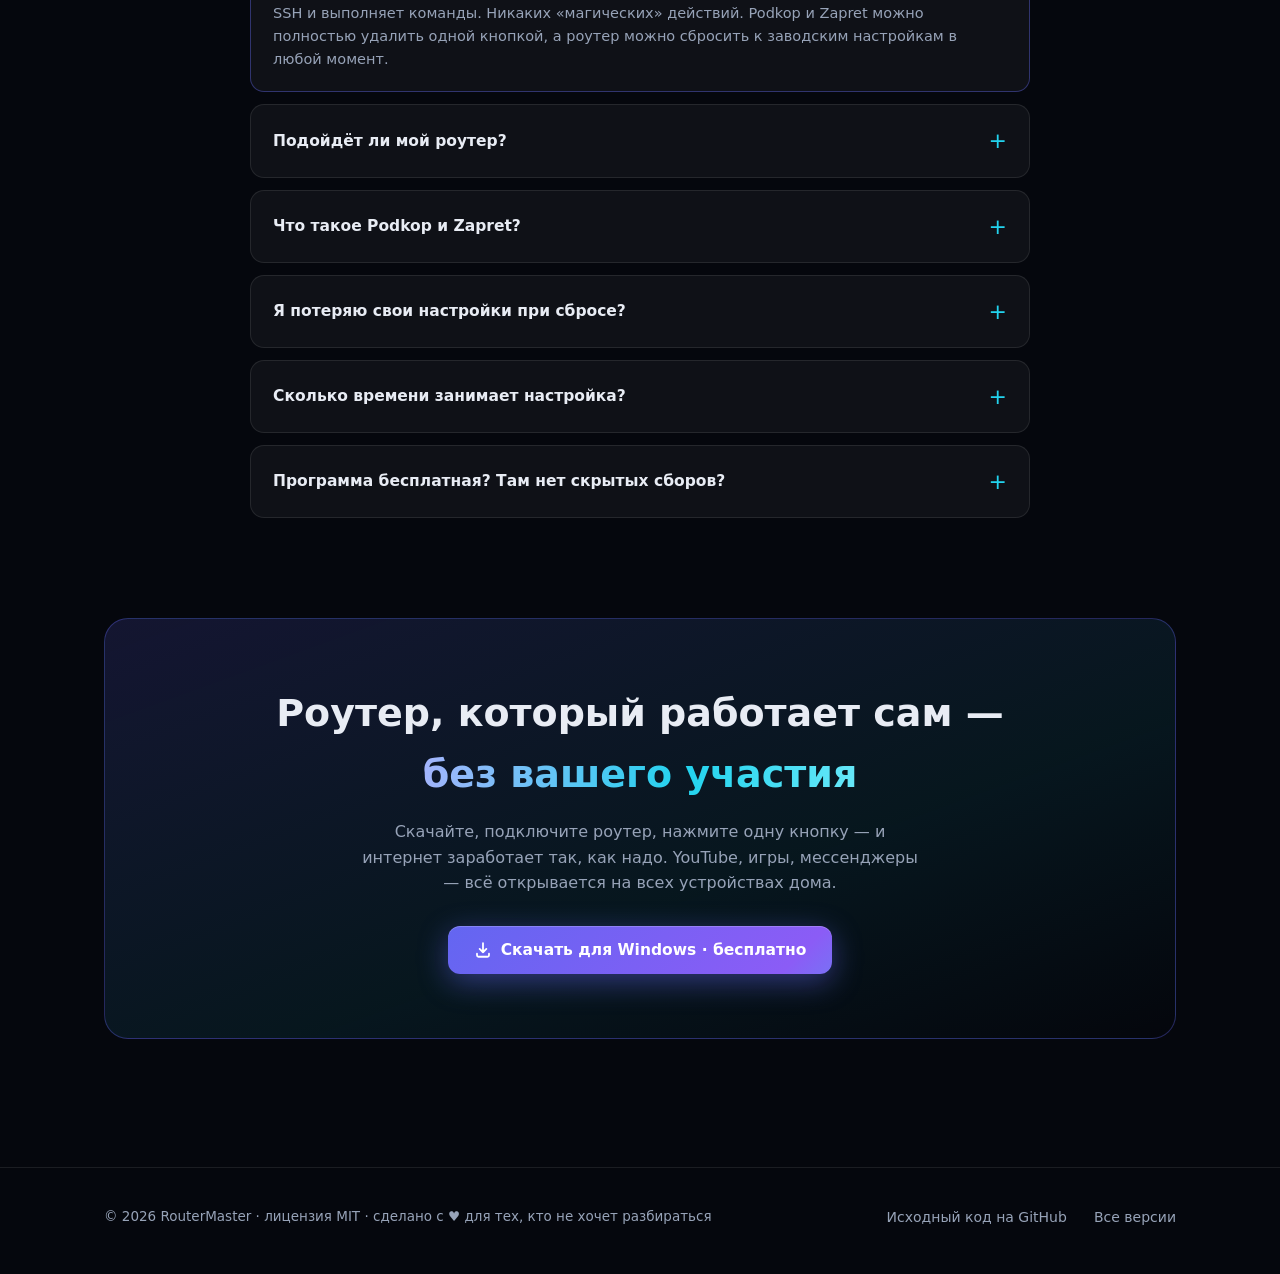
==== commit 1ad13f09: "Анимации: прогресс-бар скролла, каскад появления, блики кнопок, параллакс" ====
--- a/index.html
+++ b/index.html
@@ -88,12 +88,19 @@
     text-decoration: none; cursor: pointer; border: none; transition: transform .15s, box-shadow .2s, background .2s;
   }
   .btn-primary {
+    position: relative; overflow: hidden;
     color: #fff;
     background: linear-gradient(135deg, var(--accent1), #8b5cf6 55%, var(--accent2));
     background-size: 160% 160%;
     animation: grad 6s ease infinite;
     box-shadow: 0 8px 30px var(--glow), inset 0 1px 0 rgba(255,255,255,.2);
   }
+  .btn-primary::after {
+    content: ""; position: absolute; top: 0; left: -80%; width: 45%; height: 100%;
+    background: linear-gradient(100deg, transparent, rgba(255,255,255,.35), transparent);
+    transform: skewX(-20deg); animation: shine 3.4s ease-in-out infinite;
+  }
+  @keyframes shine { 0% { left: -80%; } 55%, 100% { left: 140%; } }
   @keyframes grad { 0%,100% { background-position: 0% 50%; } 50% { background-position: 100% 50%; } }
   .btn-primary:hover { transform: translateY(-2px); box-shadow: 0 14px 40px var(--glow); }
   .btn-ghost {
@@ -101,7 +108,15 @@
     border: 1px solid var(--card-border);
   }
   .btn-ghost:hover { background: rgba(255,255,255,.1); transform: translateY(-2px); }
+  .btn:active { transform: translateY(0) scale(.97); }
   .btn-sm { padding: 9px 18px; font-size: 14px; }
+
+  /* полоса прогресса скролла */
+  .progress-bar {
+    position: fixed; top: 0; left: 0; height: 3px; width: 0; z-index: 100;
+    background: linear-gradient(90deg, var(--accent1), var(--accent2));
+    box-shadow: 0 0 14px var(--glow);
+  }
 
   /* ── hero ── */
   .hero { text-align: center; padding: 96px 0 60px; position: relative; }
@@ -191,7 +206,9 @@
     width: 46px; height: 46px; border-radius: 13px; display: flex; align-items: center; justify-content: center;
     background: linear-gradient(135deg, rgba(99,102,241,.22), rgba(34,211,238,.16));
     border: 1px solid rgba(99,102,241,.35); margin-bottom: 16px; color: #a5b4fc;
-  }
+    transition: transform .25s ease, color .25s ease;
+  }
+  .card:hover .ico { transform: translateY(-3px) scale(1.08); color: #c7d2fe; }
   .card .ico svg { width: 24px; height: 24px; }
   .card h3 { font-size: 17.5px; margin-bottom: 8px; }
   .card p { color: var(--muted); font-size: 14.5px; }
@@ -272,6 +289,7 @@
 </style>
 </head>
 <body>
+<div class="progress-bar" id="progressBar"></div>
 <div class="bg-fx"></div>
 <div class="bg-grid"></div>
 <div class="blob blob-1"></div>
@@ -538,10 +556,34 @@
 
 <script>
   const header = document.getElementById('header');
-  addEventListener('scroll', () => header.classList.toggle('scrolled', scrollY > 10), { passive: true });
+  const progress = document.getElementById('progressBar');
+  const blobs = { b1: document.querySelector('.blob-1'), b2: document.querySelector('.blob-2') };
+
+  function onScroll() {
+    header.classList.toggle('scrolled', scrollY > 10);
+    const max = document.documentElement.scrollHeight - innerHeight;
+    progress.style.width = (max > 0 ? (scrollY / max) * 100 : 0) + '%';
+    blobs.b1.style.top = (-120 + scrollY * 0.05) + 'px';
+    blobs.b2.style.top = 'calc(30% + ' + (scrollY * 0.03) + 'px)';
+  }
+  addEventListener('scroll', onScroll, { passive: true });
+  onScroll();
+
+  const stagger = (sel, base) => document.querySelectorAll(sel).forEach((el, i) => {
+    el.style.transitionDelay = (i * base) + 'ms';
+  });
+  stagger('.grid .card', 60);
+  stagger('.steps .step', 80);
+  stagger('.install .inst-card', 70);
+  stagger('.faq details', 60);
 
   const io = new IntersectionObserver((entries) => {
-    entries.forEach((e) => { if (e.isIntersecting) { e.target.classList.add('visible'); io.unobserve(e.target); } });
+    entries.forEach((e) => {
+      if (e.isIntersecting) {
+        e.target.classList.add('visible');
+        io.unobserve(e.target);
+      }
+    });
   }, { threshold: 0.12 });
   document.querySelectorAll('.reveal').forEach((el) => io.observe(el));
 </script>
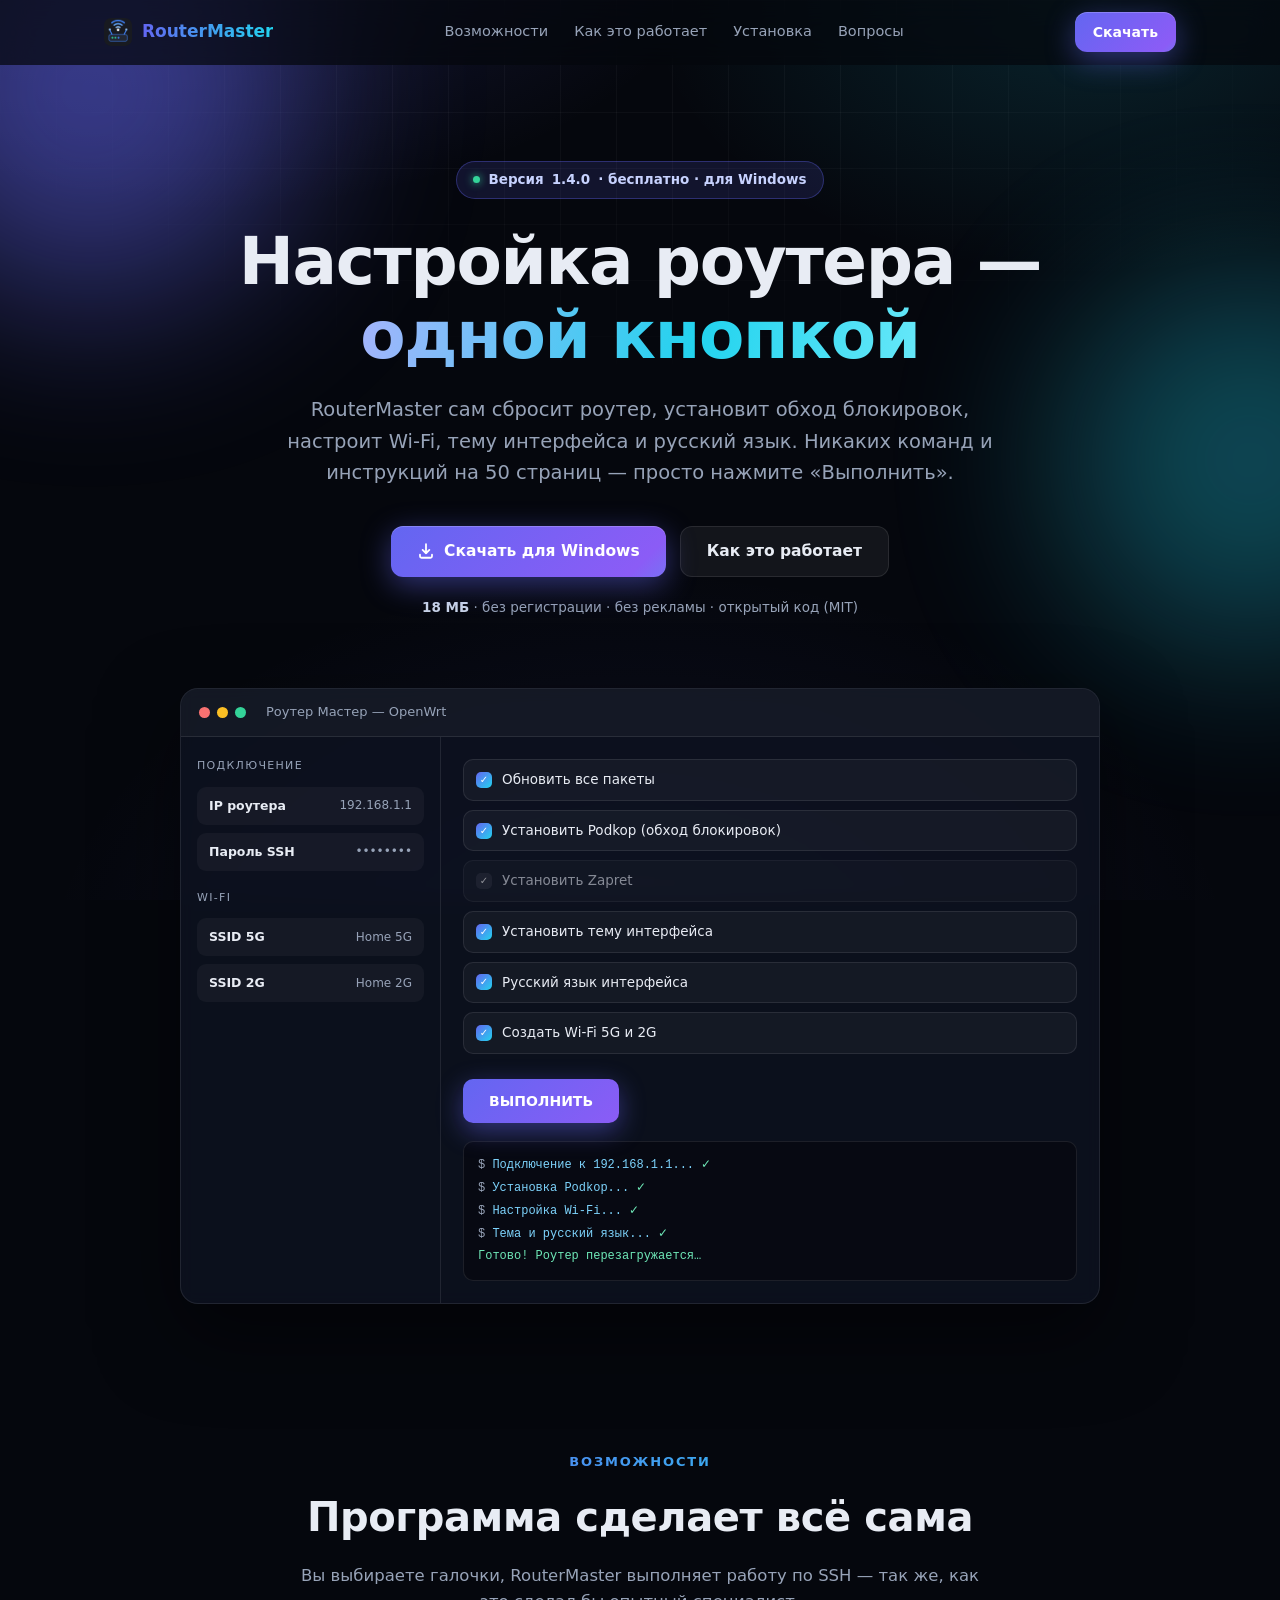
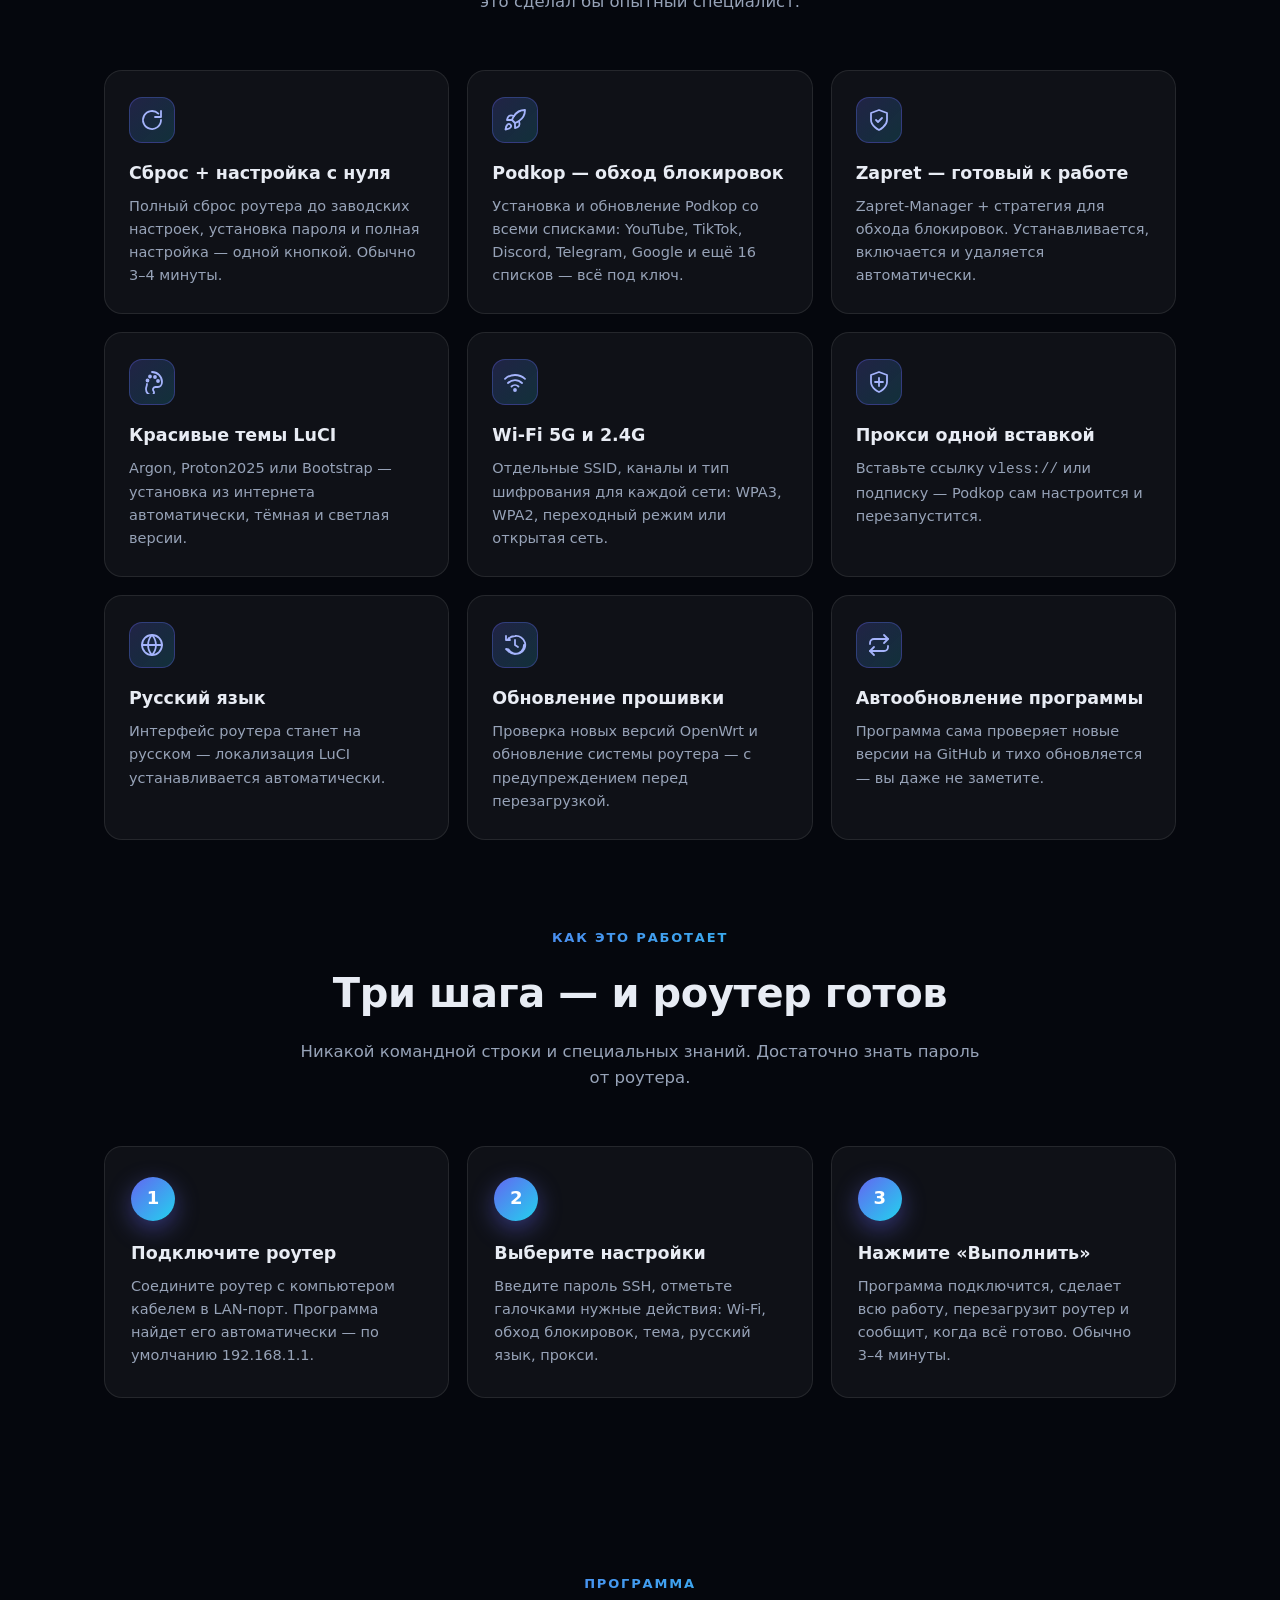
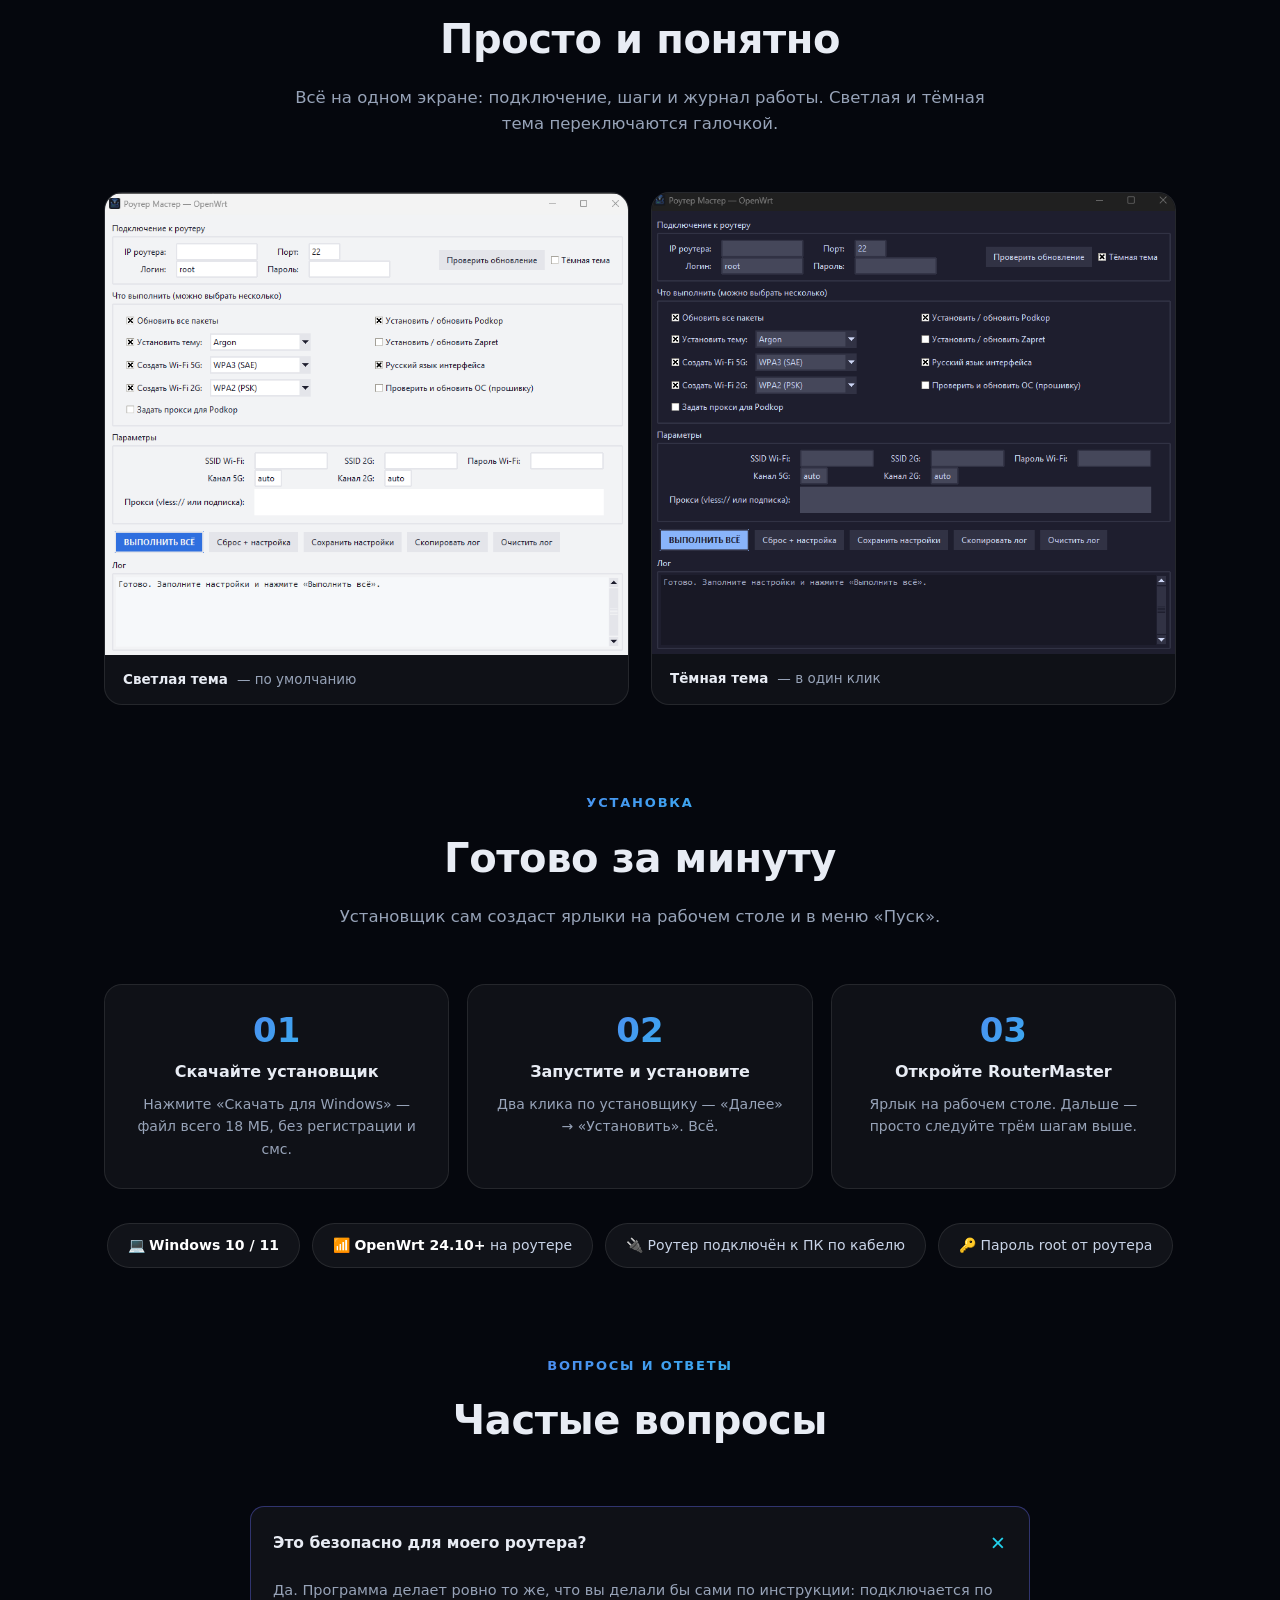
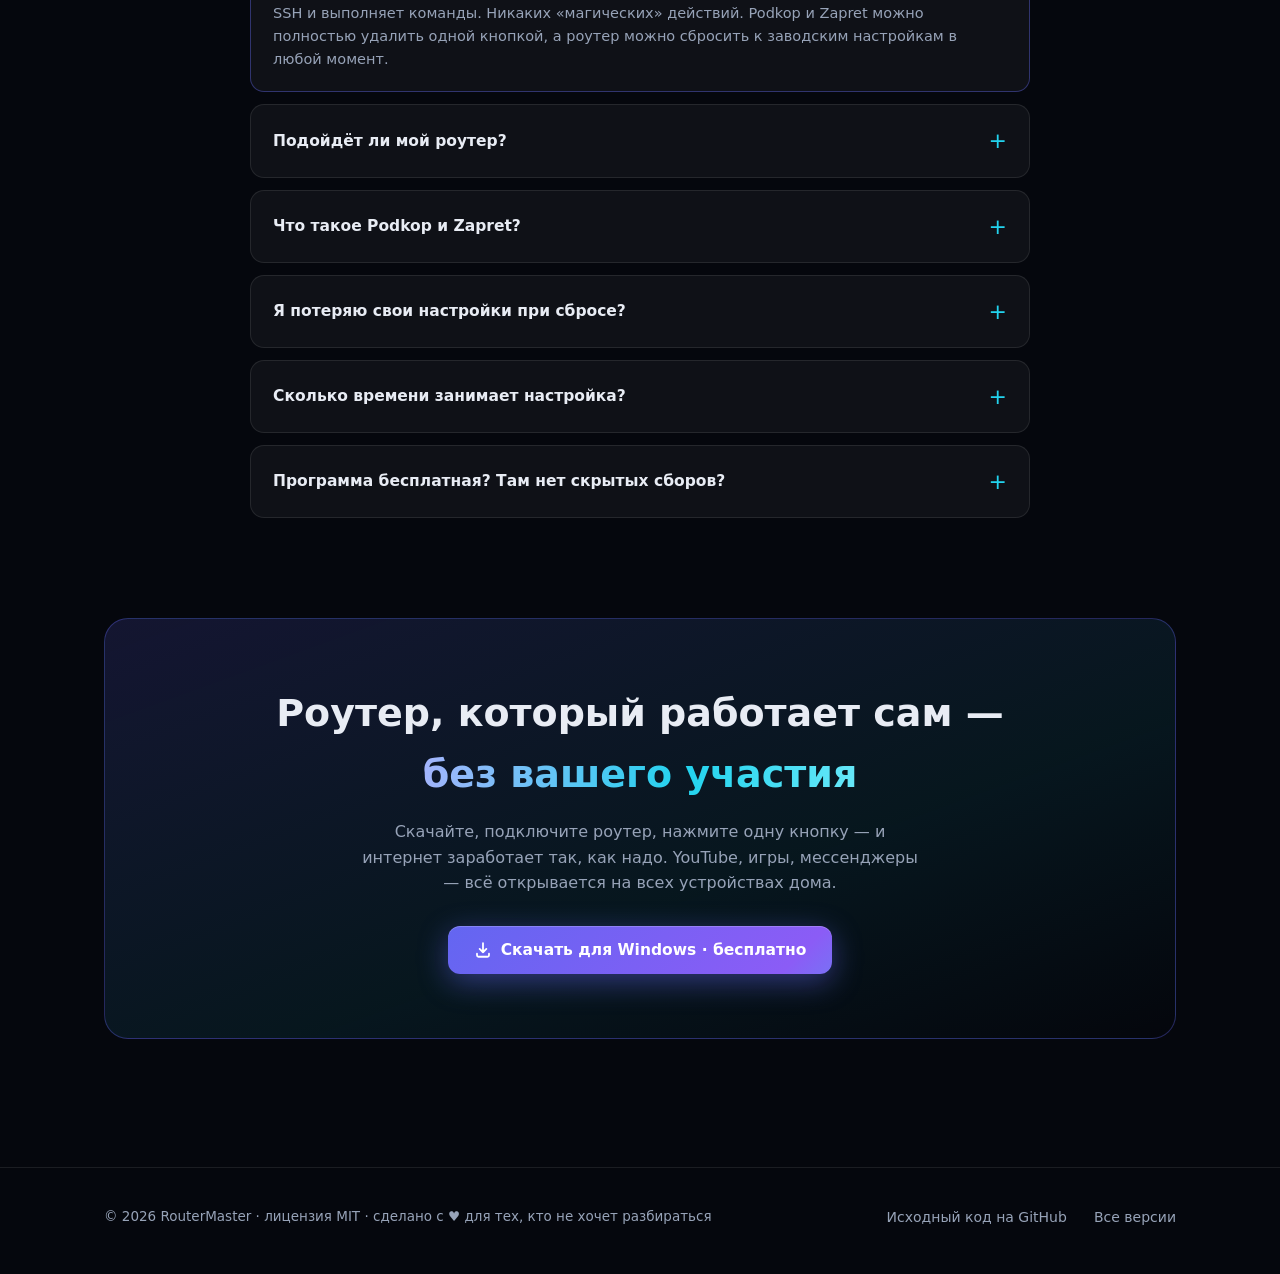
==== commit 1da84488: "Ссылки на скачивание и версия обновляются автоматически из последнего релиза" ====
--- a/index.html
+++ b/index.html
@@ -304,23 +304,23 @@
       <a href="#install">Установка</a>
       <a href="#faq">Вопросы</a>
     </nav>
-    <a class="btn btn-primary btn-sm" href="https://github.com/R3G1ST/RouterMaster/releases/download/v1.4.0/RouterMaster-Setup.exe">Скачать</a>
+    <a class="btn btn-primary btn-sm download-link" href="https://github.com/R3G1ST/RouterMaster/releases/download/v1.4.0/RouterMaster-Setup.exe">Скачать</a>
   </div>
 </header>
 
 <section class="hero">
   <div class="wrap">
-    <div class="badge"><span class="dot"></span> Версия 1.4.0 · бесплатно · для Windows</div>
+    <div class="badge"><span class="dot"></span> Версия <span class="dl-version">1.4.0</span> · бесплатно · для Windows</div>
     <h1>Настройка роутера — <span class="grad-text">одной кнопкой</span></h1>
     <p class="sub">RouterMaster сам сбросит роутер, установит обход блокировок, настроит Wi-Fi, тему интерфейса и русский язык. Никаких команд и инструкций на 50 страниц — просто нажмите «Выполнить».</p>
     <div class="hero-btns">
-      <a class="btn btn-primary" href="https://github.com/R3G1ST/RouterMaster/releases/download/v1.4.0/RouterMaster-Setup.exe">
+      <a class="btn btn-primary download-link" href="https://github.com/R3G1ST/RouterMaster/releases/download/v1.4.0/RouterMaster-Setup.exe">
         <svg width="18" height="18" viewBox="0 0 24 24" fill="none" stroke="currentColor" stroke-width="2.4" stroke-linecap="round" stroke-linejoin="round"><path d="M12 3v12m0 0l-4.5-4.5M12 15l4.5-4.5"/><path d="M4 17v2a2 2 0 002 2h12a2 2 0 002-2v-2"/></svg>
         Скачать для Windows
       </a>
       <a class="btn btn-ghost" href="#how">Как это работает</a>
     </div>
-    <div class="hero-note"><b>18 МБ</b> · без регистрации · без рекламы · открытый код (MIT)</div>
+    <div class="hero-note"><b><span class="dl-size">18</span> МБ</b> · без регистрации · без рекламы · открытый код (MIT)</div>
 
     <div class="hero-mock reveal">
       <div class="window">
@@ -536,7 +536,7 @@
     <div class="cta reveal">
       <h2>Роутер, который работает сам —<br><span class="grad-text">без вашего участия</span></h2>
       <p>Скачайте, подключите роутер, нажмите одну кнопку — и интернет заработает так, как надо. YouTube, игры, мессенджеры — всё открывается на всех устройствах дома.</p>
-      <a class="btn btn-primary" href="https://github.com/R3G1ST/RouterMaster/releases/download/v1.4.0/RouterMaster-Setup.exe">
+      <a class="btn btn-primary download-link" href="https://github.com/R3G1ST/RouterMaster/releases/download/v1.4.0/RouterMaster-Setup.exe">
         <svg width="18" height="18" viewBox="0 0 24 24" fill="none" stroke="currentColor" stroke-width="2.4" stroke-linecap="round" stroke-linejoin="round"><path d="M12 3v12m0 0l-4.5-4.5M12 15l4.5-4.5"/><path d="M4 17v2a2 2 0 002 2h12a2 2 0 002-2v-2"/></svg>
         Скачать для Windows · бесплатно
       </a>
@@ -587,5 +587,22 @@
   }, { threshold: 0.12 });
   document.querySelectorAll('.reveal').forEach((el) => io.observe(el));
 </script>
+
+<script>
+  fetch('https://api.github.com/repos/R3G1ST/RouterMaster/releases/latest')
+    .then(r => r.ok ? r.json() : Promise.reject(new Error(r.status)))
+    .then(d => {
+      const asset = (d.assets || []).find(a => a.name === 'RouterMaster-Setup.exe');
+      if (asset) {
+        document.querySelectorAll('.download-link').forEach(el => { el.href = asset.browser_download_url; });
+        const mb = Math.max(1, Math.round(asset.size / 1048576));
+        document.querySelectorAll('.dl-size').forEach(el => { el.textContent = mb; });
+      }
+      if (d.tag_name) {
+        document.querySelectorAll('.dl-version').forEach(el => { el.textContent = d.tag_name.replace(/^v/i, ''); });
+      }
+    })
+    .catch(() => {});
+</script>
 </body>
 </html>
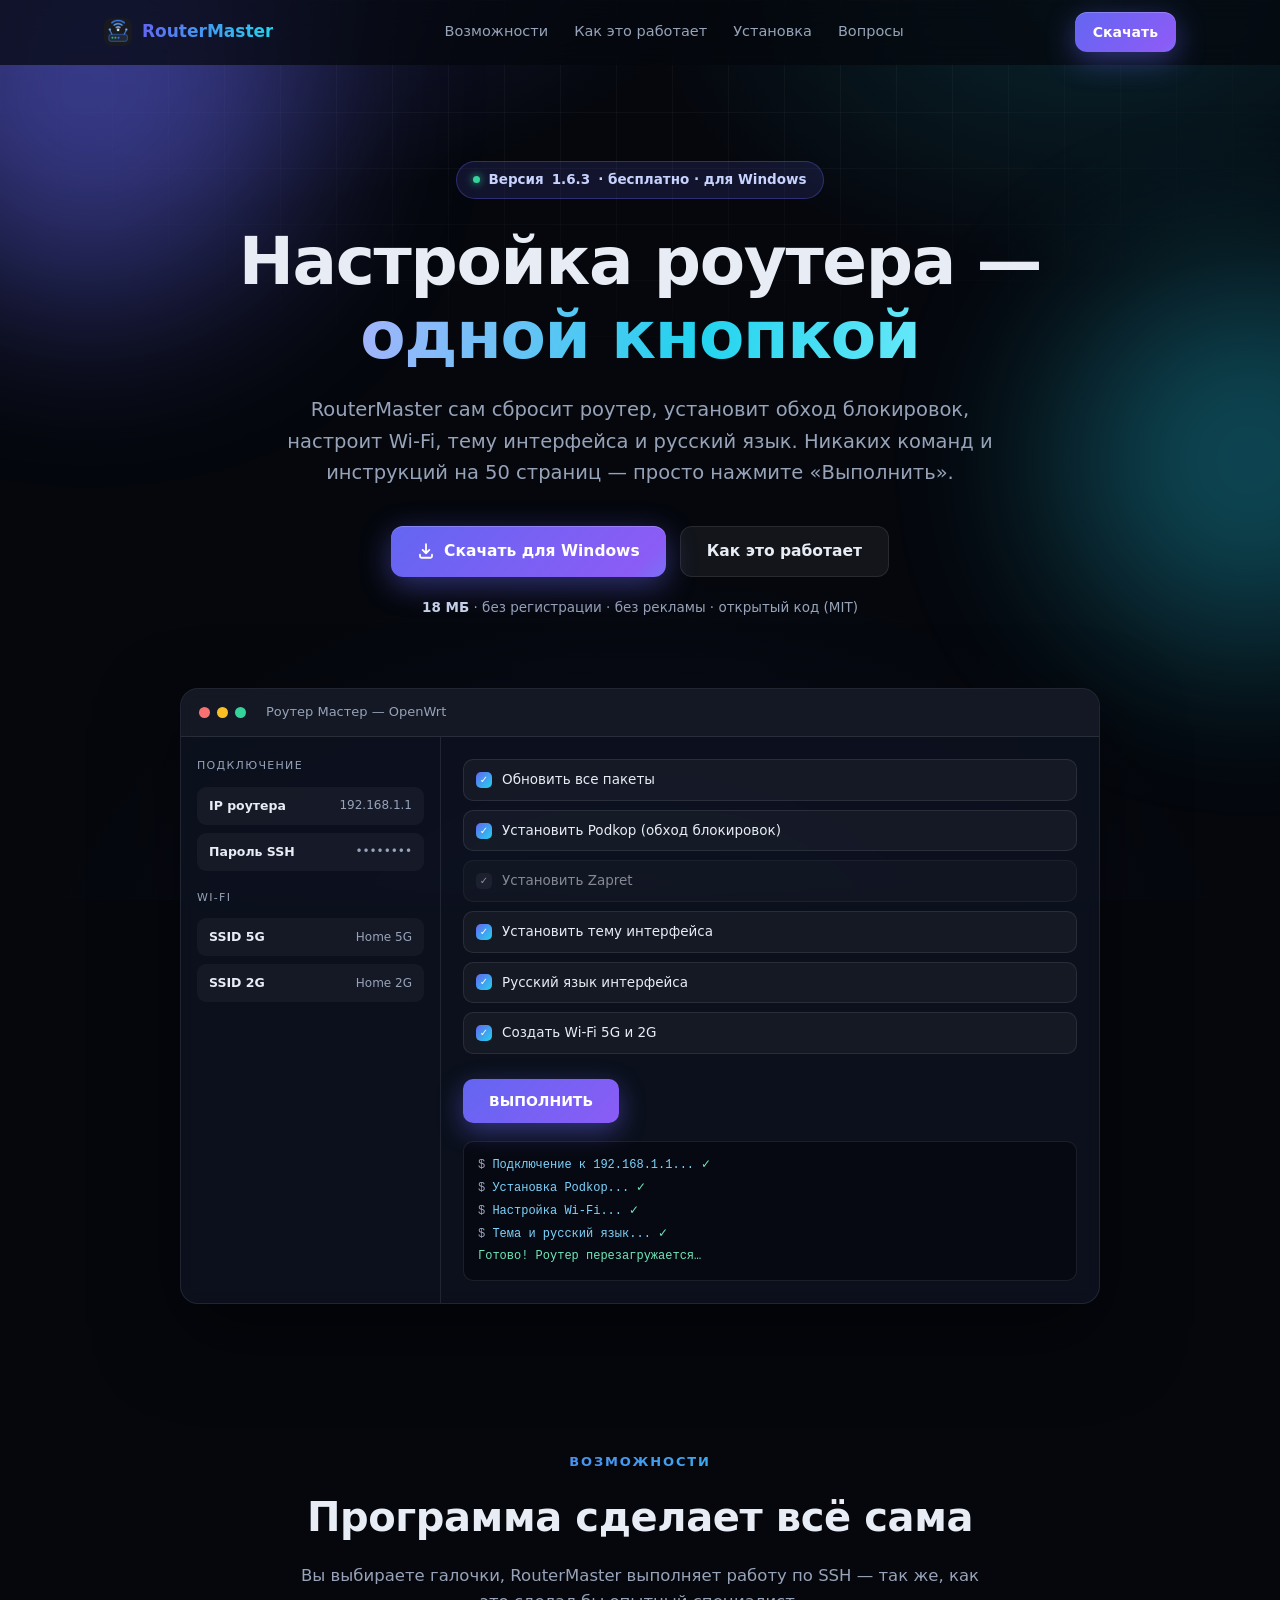
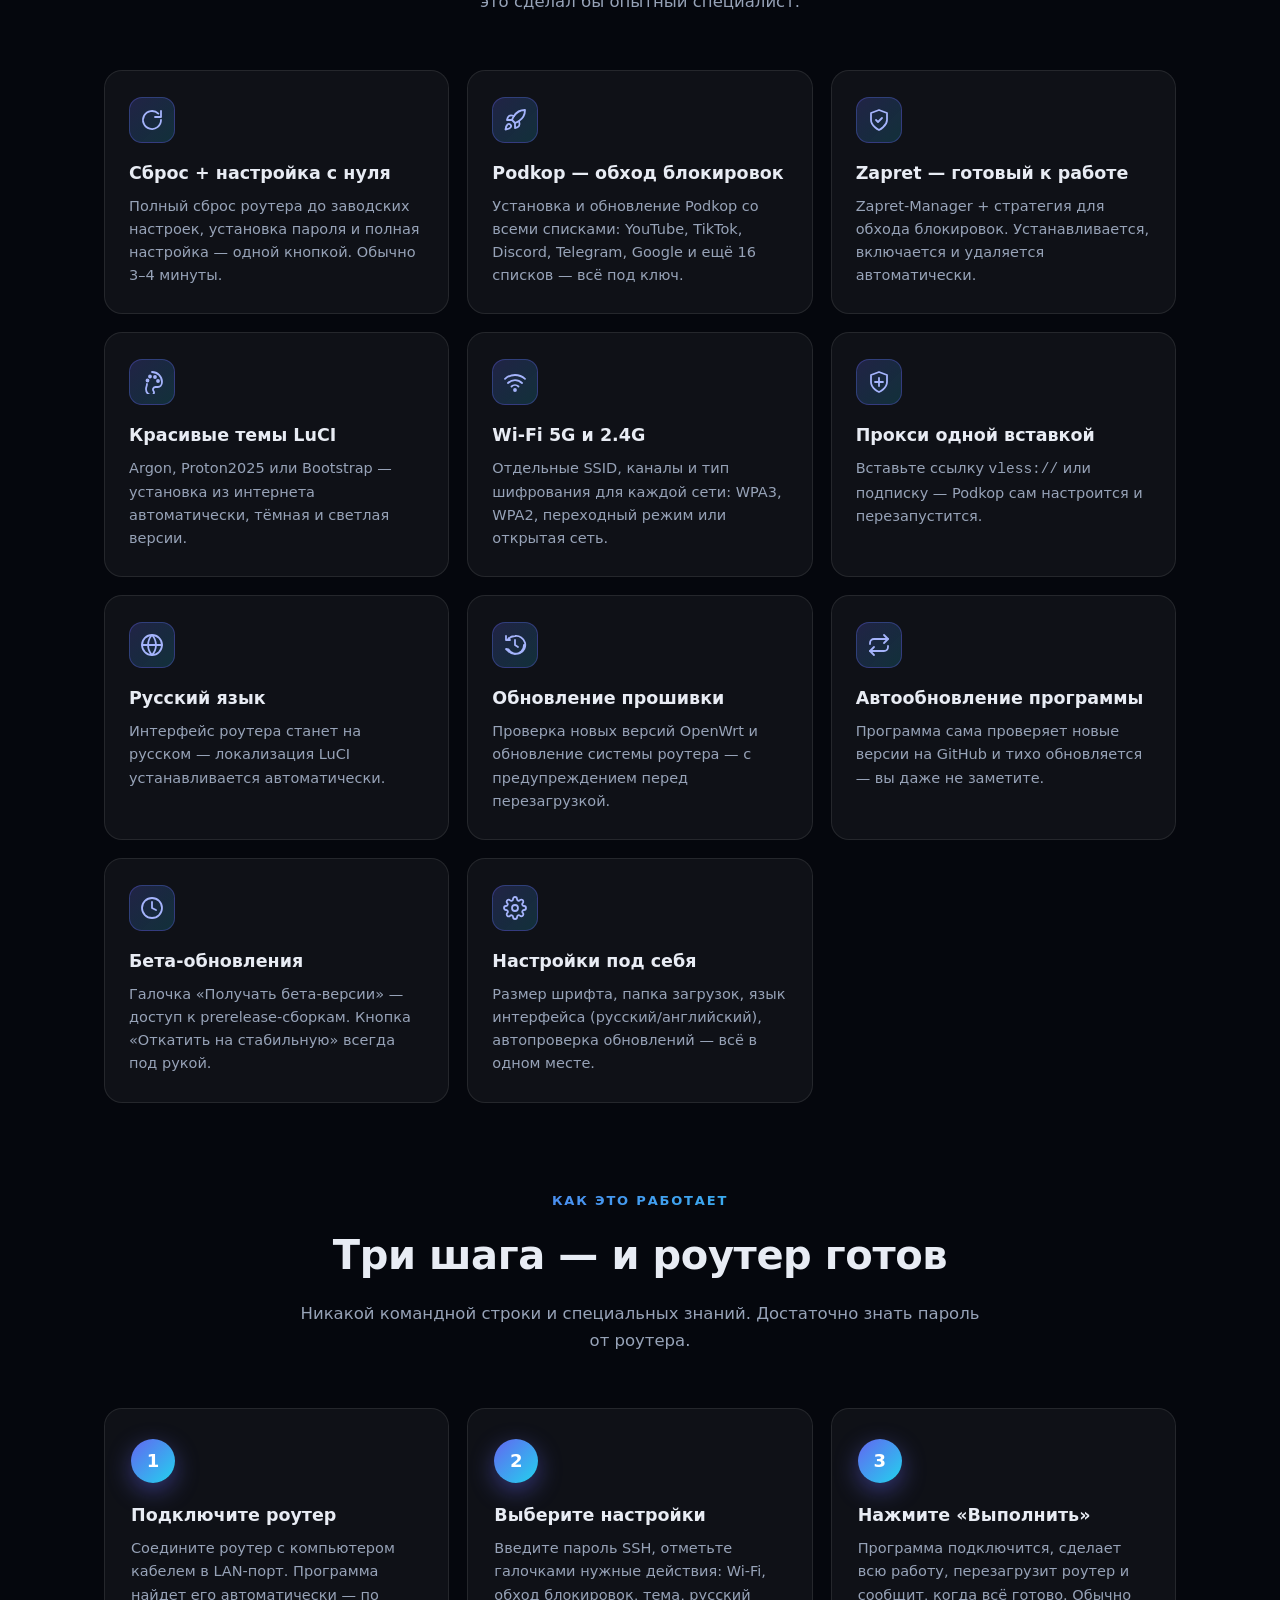
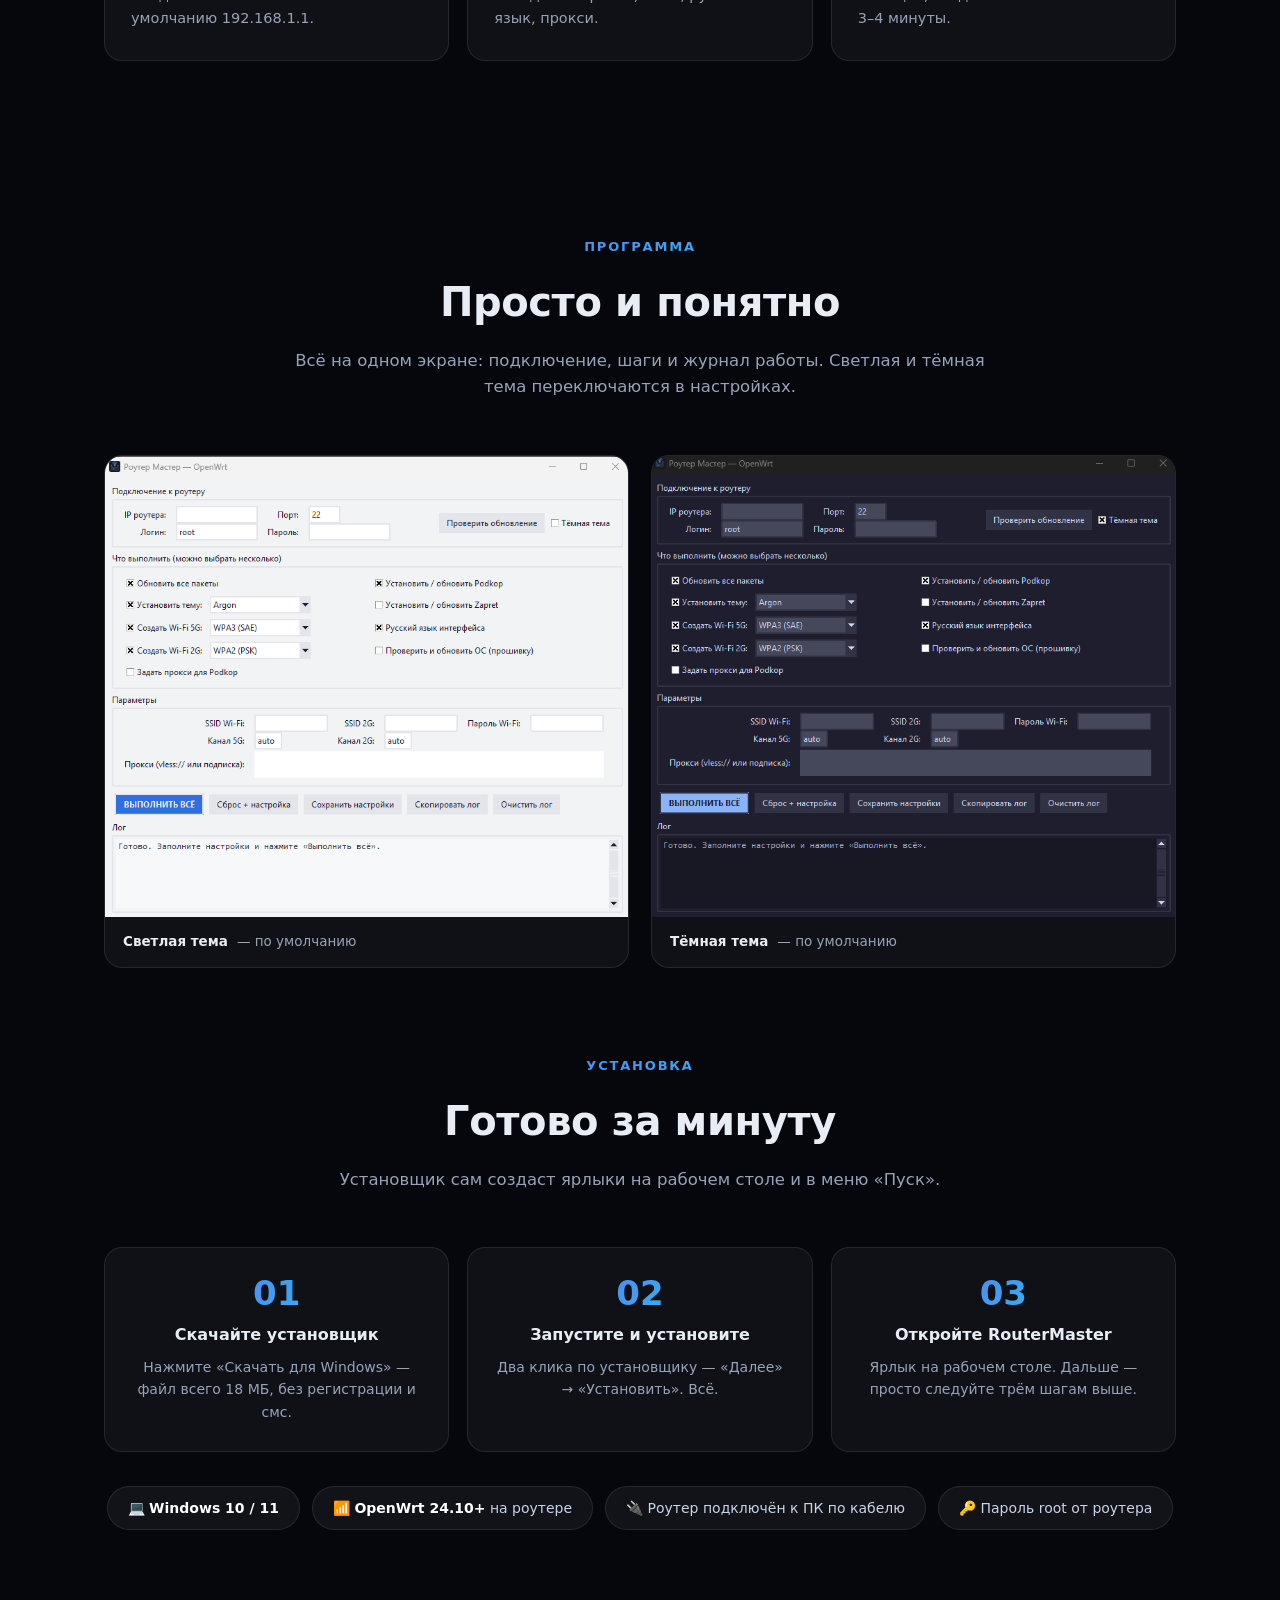
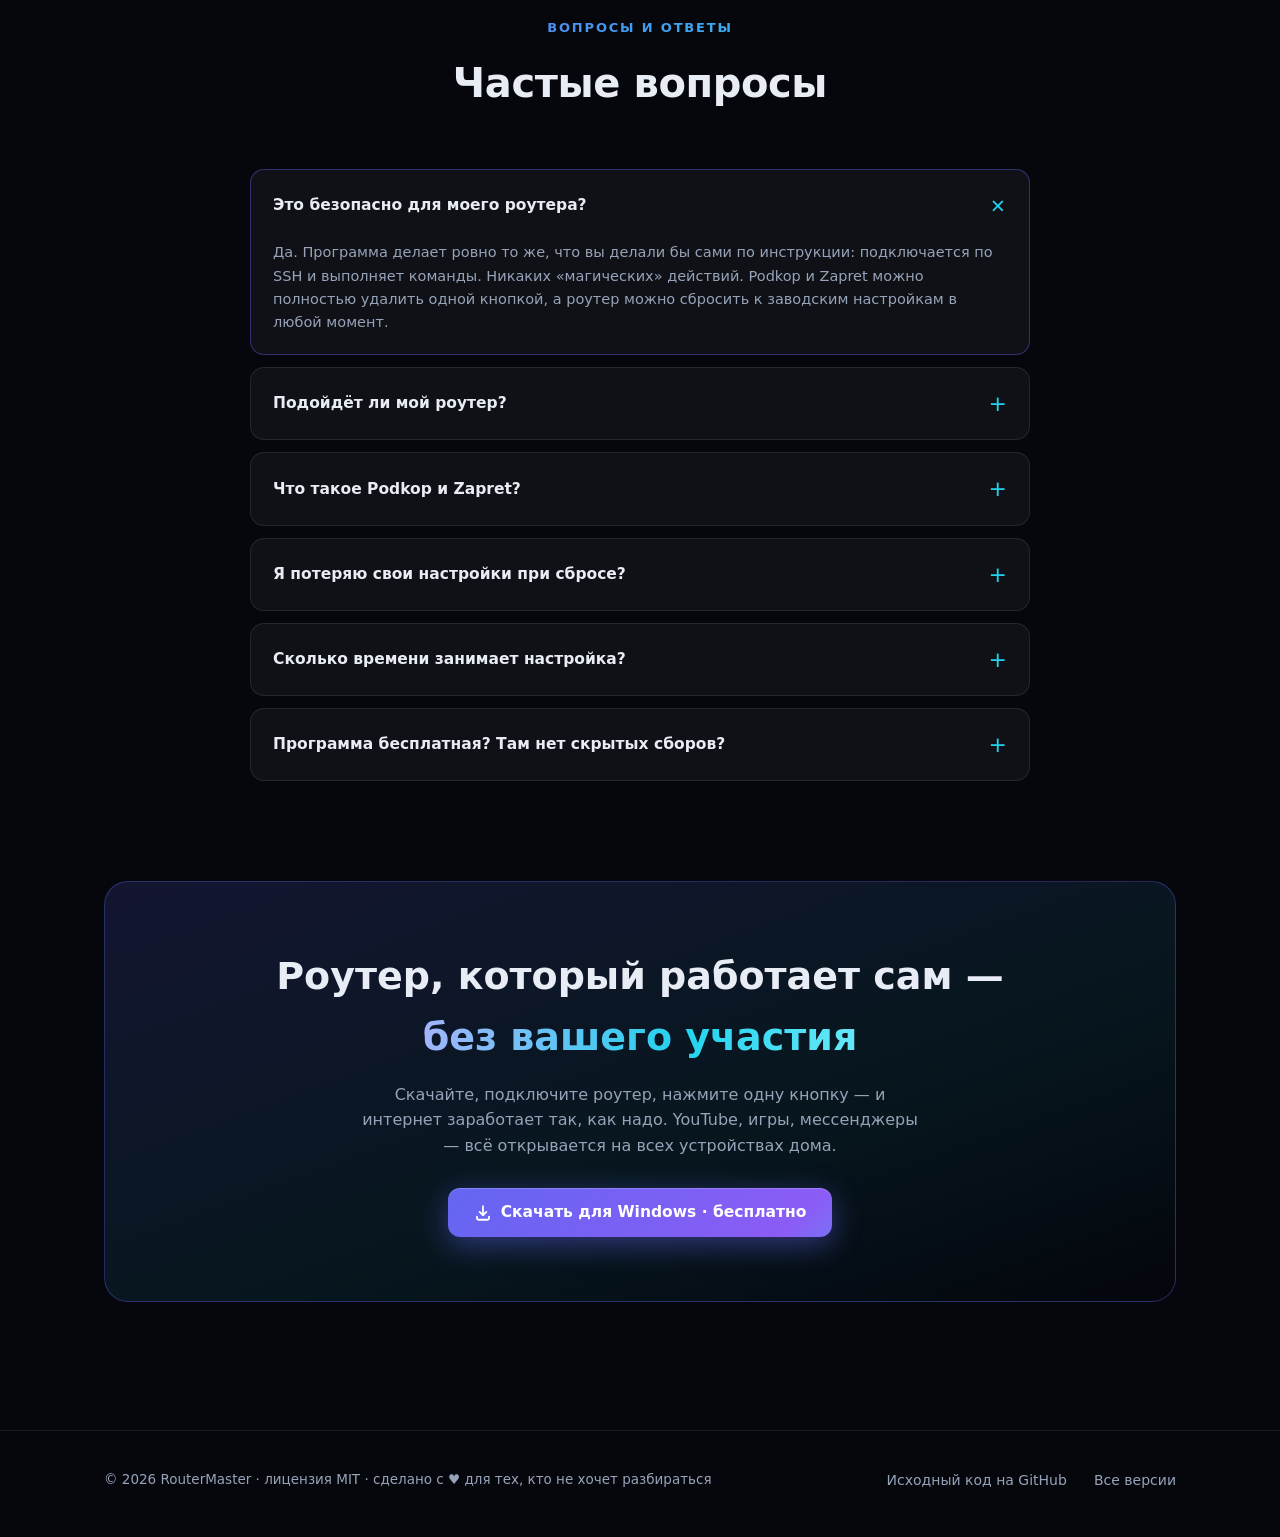
==== commit bb1e8031: "Обновление сайта: v1.6.3, бета-обновления, настройки, локализация" ====
--- a/index.html
+++ b/index.html
@@ -5,12 +5,46 @@
 <meta name="viewport" content="width=device-width, initial-scale=1.0">
 <title>RouterMaster — настройка роутера одной кнопкой</title>
 <meta name="description" content="RouterMaster — бесплатная программа для Windows: сбросит роутер на OpenWrt, установит обход блокировок (Podkop, Zapret), настроит Wi-Fi, тему и русский язык. Всё за 3–4 минуты.">
+<meta name="keywords" content="RouterMaster, настройка роутера, OpenWrt, обход блокировок, Podkop, Zapret, Wi-Fi настройка, LuCI темы, бесплатная программа, русский язык LuCI">
+<meta name="robots" content="index, follow">
+<link rel="canonical" href="https://routermaster.ru/">
 <meta property="og:title" content="RouterMaster — настройка роутера одной кнопкой">
 <meta property="og:description" content="Сброс, обход блокировок, Wi-Fi, тема и русский язык — всё за одну кнопку. Бесплатно для Windows.">
 <meta property="og:type" content="website">
-<meta property="og:url" content="https://r3g1st.github.io/RouterMaster/">
-<meta property="og:image" content="https://r3g1st.github.io/RouterMaster/screenshots/light.png">
+<meta property="og:url" content="https://routermaster.ru/">
+<meta property="og:image" content="https://routermaster.ru/screenshots/light.png">
+<meta property="og:site_name" content="RouterMaster">
+<meta property="og:locale" content="ru_RU">
+<meta name="twitter:card" content="summary_large_image">
+<meta name="twitter:title" content="RouterMaster — настройка роутера одной кнопкой">
+<meta name="twitter:description" content="Сброс, обход блокировок, Wi-Fi, тема и русский язык — всё за одну кнопку. Бесплатно для Windows.">
+<meta name="twitter:image" content="https://routermaster.ru/screenshots/light.png">
 <link rel="icon" type="image/png" href="assets/icon.png">
+<link rel="apple-touch-icon" href="assets/icon.png">
+<script type="application/ld+json">
+{
+  "@context": "https://schema.org",
+  "@type": "SoftwareApplication",
+  "name": "RouterMaster",
+  "alternateName": "РоутерМастер",
+  "url": "https://routermaster.ru/",
+  "image": "https://routermaster.ru/screenshots/light.png",
+  "description": "Бесплатная программа для Windows: сброс роутера на OpenWrt, установка обхода блокировок (Podkop, Zapret), настройка Wi-Fi, темы LuCI и русского языка одной кнопкой.",
+  "applicationCategory": "UtilitiesApplication",
+  "operatingSystem": "Windows 10/11",
+  "softwareVersion": "1.6.3",
+  "license": "https://github.com/R3G1ST/RouterMaster/blob/main/LICENSE",
+  "offers": {
+    "@type": "Offer",
+    "price": "0",
+    "priceCurrency": "RUB"
+  },
+  "author": {
+    "@type": "Organization",
+    "name": "RouterMaster"
+  }
+}
+</script>
 <style>
   :root {
     --bg: #05070d;
@@ -286,6 +320,12 @@
     .hero { padding: 64px 0 40px; }
     section { padding: 64px 0; }
   }
+
+  ::-webkit-scrollbar { width: 8px; height: 8px; }
+  ::-webkit-scrollbar-track { background: var(--bg); }
+  ::-webkit-scrollbar-thumb { background: #3b3f55; border-radius: 8px; }
+  ::-webkit-scrollbar-thumb:hover { background: var(--accent1); }
+  html { scrollbar-width: thin; scrollbar-color: #3b3f55 var(--bg); }
 </style>
 </head>
 <body>
@@ -304,17 +344,17 @@
       <a href="#install">Установка</a>
       <a href="#faq">Вопросы</a>
     </nav>
-    <a class="btn btn-primary btn-sm download-link" href="https://github.com/R3G1ST/RouterMaster/releases/download/v1.4.0/RouterMaster-Setup.exe">Скачать</a>
+    <a class="btn btn-primary btn-sm download-link" href="https://github.com/R3G1ST/RouterMaster/releases/download/v1.6.3/RouterMaster-Setup.exe">Скачать</a>
   </div>
 </header>
 
 <section class="hero">
   <div class="wrap">
-    <div class="badge"><span class="dot"></span> Версия <span class="dl-version">1.4.0</span> · бесплатно · для Windows</div>
+    <div class="badge"><span class="dot"></span> Версия <span class="dl-version">1.6.3</span> · бесплатно · для Windows</div>
     <h1>Настройка роутера — <span class="grad-text">одной кнопкой</span></h1>
     <p class="sub">RouterMaster сам сбросит роутер, установит обход блокировок, настроит Wi-Fi, тему интерфейса и русский язык. Никаких команд и инструкций на 50 страниц — просто нажмите «Выполнить».</p>
     <div class="hero-btns">
-      <a class="btn btn-primary download-link" href="https://github.com/R3G1ST/RouterMaster/releases/download/v1.4.0/RouterMaster-Setup.exe">
+      <a class="btn btn-primary download-link" href="https://github.com/R3G1ST/RouterMaster/releases/download/v1.6.3/RouterMaster-Setup.exe">
         <svg width="18" height="18" viewBox="0 0 24 24" fill="none" stroke="currentColor" stroke-width="2.4" stroke-linecap="round" stroke-linejoin="round"><path d="M12 3v12m0 0l-4.5-4.5M12 15l4.5-4.5"/><path d="M4 17v2a2 2 0 002 2h12a2 2 0 002-2v-2"/></svg>
         Скачать для Windows
       </a>
@@ -412,6 +452,16 @@
         <h3>Автообновление программы</h3>
         <p>Программа сама проверяет новые версии на GitHub и тихо обновляется — вы даже не заметите.</p>
       </div>
+      <div class="card reveal">
+        <div class="ico"><svg viewBox="0 0 24 24" fill="none" stroke="currentColor" stroke-width="1.8" stroke-linecap="round" stroke-linejoin="round"><path d="M12 22c5.523 0 10-4.477 10-10S17.523 2 12 2 2 6.477 2 12s4.477 10 10 10z"/><path d="M12 6v6l4 2"/></svg></div>
+        <h3>Бета-обновления</h3>
+        <p>Галочка «Получать бета-версии» — доступ к prerelease-сборкам. Кнопка «Откатить на стабильную» всегда под рукой.</p>
+      </div>
+      <div class="card reveal">
+        <div class="ico"><svg viewBox="0 0 24 24" fill="none" stroke="currentColor" stroke-width="1.8" stroke-linecap="round" stroke-linejoin="round"><circle cx="12" cy="12" r="3"/><path d="M19.4 15a1.65 1.65 0 00.33 1.82l.06.06a2 2 0 010 2.83 2 2 0 01-2.83 0l-.06-.06a1.65 1.65 0 00-1.82-.33 1.65 1.65 0 00-1 1.51V21a2 2 0 01-2 2 2 2 0 01-2-2v-.09A1.65 1.65 0 009 19.4a1.65 1.65 0 00-1.82.33l-.06.06a2 2 0 01-2.83 0 2 2 0 010-2.83l.06-.06A1.65 1.65 0 004.68 15a1.65 1.65 0 00-1.51-1H3a2 2 0 01-2-2 2 2 0 012-2h.09A1.65 1.65 0 004.6 9a1.65 1.65 0 00-.33-1.82l-.06-.06a2 2 0 010-2.83 2 2 0 012.83 0l.06.06A1.65 1.65 0 009 4.68a1.65 1.65 0 001-1.51V3a2 2 0 012-2 2 2 0 012 2v.09a1.65 1.65 0 001 1.51 1.65 1.65 0 001.82-.33l.06-.06a2 2 0 012.83 0 2 2 0 010 2.83l-.06.06A1.65 1.65 0 0019.4 9a1.65 1.65 0 001.51 1H21a2 2 0 012 2 2 2 0 01-2 2h-.09a1.65 1.65 0 00-1.51 1z"/></svg></div>
+        <h3>Настройки под себя</h3>
+        <p>Размер шрифта, папка загрузок, язык интерфейса (русский/английский), автопроверка обновлений — всё в одном месте.</p>
+      </div>
     </div>
   </div>
 </section>
@@ -448,7 +498,7 @@
     <div class="sec-head reveal">
       <div class="sec-tag">Программа</div>
       <h2>Просто и понятно</h2>
-      <p>Всё на одном экране: подключение, шаги и журнал работы. Светлая и тёмная тема переключаются галочкой.</p>
+      <p>Всё на одном экране: подключение, шаги и журнал работы. Светлая и тёмная тема переключаются в настройках.</p>
     </div>
     <div class="shots">
       <div class="shot reveal">
@@ -457,7 +507,7 @@
       </div>
       <div class="shot reveal">
         <img src="screenshots/dark.png" alt="RouterMaster — тёмная тема">
-        <div class="cap"><b>Тёмная тема</b> — в один клик</div>
+        <div class="cap"><b>Тёмная тема</b> — по умолчанию</div>
       </div>
     </div>
   </div>
@@ -536,7 +586,7 @@
     <div class="cta reveal">
       <h2>Роутер, который работает сам —<br><span class="grad-text">без вашего участия</span></h2>
       <p>Скачайте, подключите роутер, нажмите одну кнопку — и интернет заработает так, как надо. YouTube, игры, мессенджеры — всё открывается на всех устройствах дома.</p>
-      <a class="btn btn-primary download-link" href="https://github.com/R3G1ST/RouterMaster/releases/download/v1.4.0/RouterMaster-Setup.exe">
+      <a class="btn btn-primary download-link" href="https://github.com/R3G1ST/RouterMaster/releases/download/v1.6.3/RouterMaster-Setup.exe">
         <svg width="18" height="18" viewBox="0 0 24 24" fill="none" stroke="currentColor" stroke-width="2.4" stroke-linecap="round" stroke-linejoin="round"><path d="M12 3v12m0 0l-4.5-4.5M12 15l4.5-4.5"/><path d="M4 17v2a2 2 0 002 2h12a2 2 0 002-2v-2"/></svg>
         Скачать для Windows · бесплатно
       </a>
